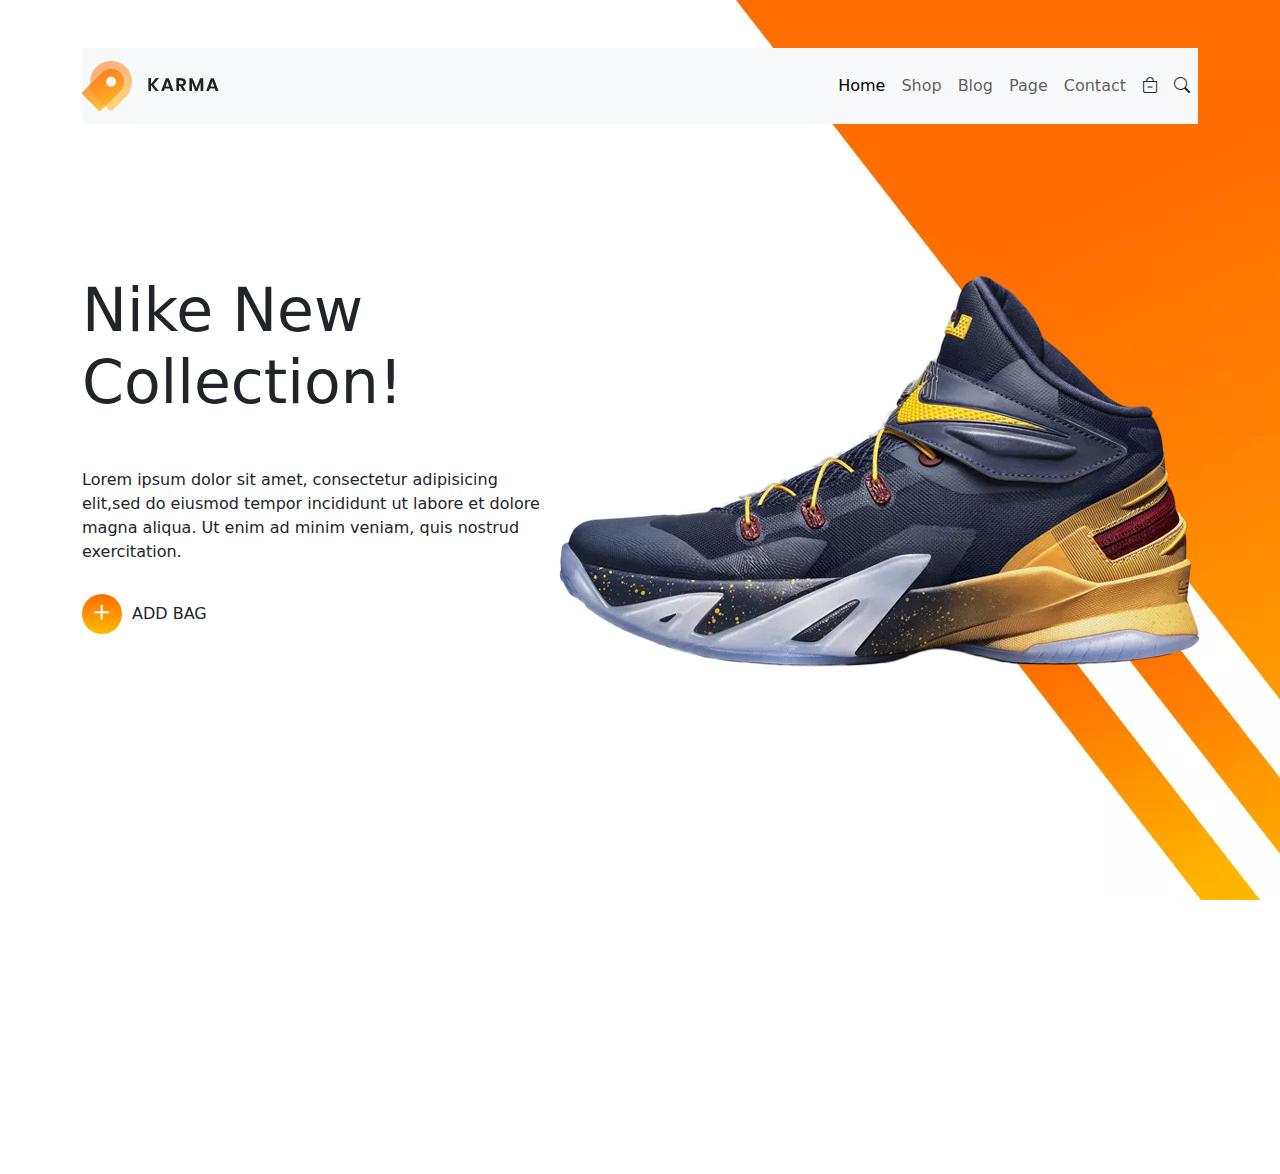
==== index.html @ 923d0bb2 "Home" ====
<!DOCTYPE html>
<html lang="en">

<head>
    <meta charset="UTF-8">
    <meta name="viewport" content="width=device-width, initial-scale=1.0">
    <title>Karma Shop byRash</title>
    <link rel="stylesheet" href="./assets/css/main.css">
    <link href="https://cdn.jsdelivr.net/npm/bootstrap@5.3.3/dist/css/bootstrap.min.css" rel="stylesheet"
        integrity="sha384-QWTKZyjpPEjISv5WaRU9OFeRpok6YctnYmDr5pNlyT2bRjXh0JMhjY6hW+ALEwIH" crossorigin="anonymous">
    <link rel="stylesheet" href="https://cdn.jsdelivr.net/npm/bootstrap-icons@1.11.3/font/bootstrap-icons.min.css">
    <link rel="stylesheet" href="./assets/css/main.css">
</head>

<body>
    <header>
        <div class="container">
            <div class="header pt-5">
                <nav class="navbar navbar-expand-lg bg-body-tertiary">
                    <a class="navbar-brand" href="#"><img src="./assets/images/logo.png.webp" alt=""></a>
                    <button class="navbar-toggler" type="button" data-bs-toggle="collapse" data-bs-target="#navbarNav"
                        aria-controls="navbarNav" aria-expanded="false" aria-label="Toggle navigation">
                        <span class="navbar-toggler-icon"></span>
                    </button>
                    <div class="collapse navbar-collapse d-flex justify-content-end" id="navbarNav">
                        <ul class="navbar-nav">
                            <li class="nav-item">
                                <a class="nav-link active" aria-current="page" href="#">Home</a>
                            </li>
                            <li class="nav-item">
                                <a class="nav-link" href="#">Shop</a>
                            </li>
                            <li class="nav-item">
                                <a class="nav-link" href="#">Blog</a>
                            </li>
                            <li class="nav-item">
                                <a class="nav-link" href="#">Page</a>
                            </li>
                            <li class="nav-item">
                                <a class="nav-link" href="#">Contact</a>
                            </li>
                        </ul>
                        <i class="bi bi-bag-dash mx-2"></i>
                        <i class="bi bi-search mx-2"></i>
                    </div>
                </nav>
            </div>
            <section class="d-flex align-items-stretch">
                <div class="col-5 height-100">
                    <div class="content">
                        <h1>Nike New <br> Collection!</h1>
                        <p>Lorem ipsum dolor sit amet, consectetur adipisicing elit,sed do eiusmod tempor incididunt ut
                            labore et dolore magna aliqua. Ut enim ad minim veniam, quis nostrud exercitation.</p>
                        <div class="add-bag d-flex align-items-center">
                            <a class="button"><i class="bi bi-plus"></i></a>
                            <span class="add-text text-uppercase">Add bag</span>
                        </div>
                    </div>
                </div>



                <div class="col-7">
                    <div class="shoes">
                        <img src="./assets/images/banner-img.png.webp" alt="">
                    </div>

                </div>
            </section>


        </div>
    </header>

























</body>
<script src="https://cdn.jsdelivr.net/npm/bootstrap@5.3.3/dist/js/bootstrap.bundle.min.js"
    integrity="sha384-YvpcrYf0tY3lHB60NNkmXc5s9fDVZLESaAA55NDzOxhy9GkcIdslK1eN7N6jIeHz"
    crossorigin="anonymous"></script>

</html>
---- assets/css/main.css ----
* {
  margin: 0;
  padding: 0;
  box-sizing: border-box;
}

header {
  margin: 0 auto;
  background-image: url(/assets/images/banner-bg.jpg);
  background-repeat: no-repeat;
}

.d-flex {
  display: flex;
}

.align-items-stretch {
  align-items: stretch;
}

.col-5, .col-7 {
  height: 100vh;
}

.content, .shoes {
  height: 100%;
}

.shoes {
  margin-top: 150px;
}

.content h1 {
  font-size: 60px;
  margin-top: 150px;
  margin-bottom: 50px;
}

.content p {
  margin-bottom: 30px;
}

.button {
  display: flex;
  align-items: center;
  justify-content: center;
  background: rgb(255, 255, 255);
  background: -webkit-linear-gradient(90deg, #ffba00 0%, #ff6c00 100%);
  border-radius: 30px;
  width: 40px;
  height: 40px;
  margin-right: 10px;
}

.bi-plus::before {
  font-size: 30px;
  color: rgb(255, 255, 255);
}/*# sourceMappingURL=main.css.map */
---- assets/css/main.css ----
* {
  margin: 0;
  padding: 0;
  box-sizing: border-box;
}

header {
  margin: 0 auto;
  background-image: url(/assets/images/banner-bg.jpg);
  background-repeat: no-repeat;
}

.d-flex {
  display: flex;
}

.align-items-stretch {
  align-items: stretch;
}

.col-5, .col-7 {
  height: 100vh;
}

.content, .shoes {
  height: 100%;
}

.shoes {
  margin-top: 150px;
}

.content h1 {
  font-size: 60px;
  margin-top: 150px;
  margin-bottom: 50px;
}

.content p {
  margin-bottom: 30px;
}

.button {
  display: flex;
  align-items: center;
  justify-content: center;
  background: rgb(255, 255, 255);
  background: -webkit-linear-gradient(90deg, #ffba00 0%, #ff6c00 100%);
  border-radius: 30px;
  width: 40px;
  height: 40px;
  margin-right: 10px;
}

.bi-plus::before {
  font-size: 30px;
  color: rgb(255, 255, 255);
}/*# sourceMappingURL=main.css.map */
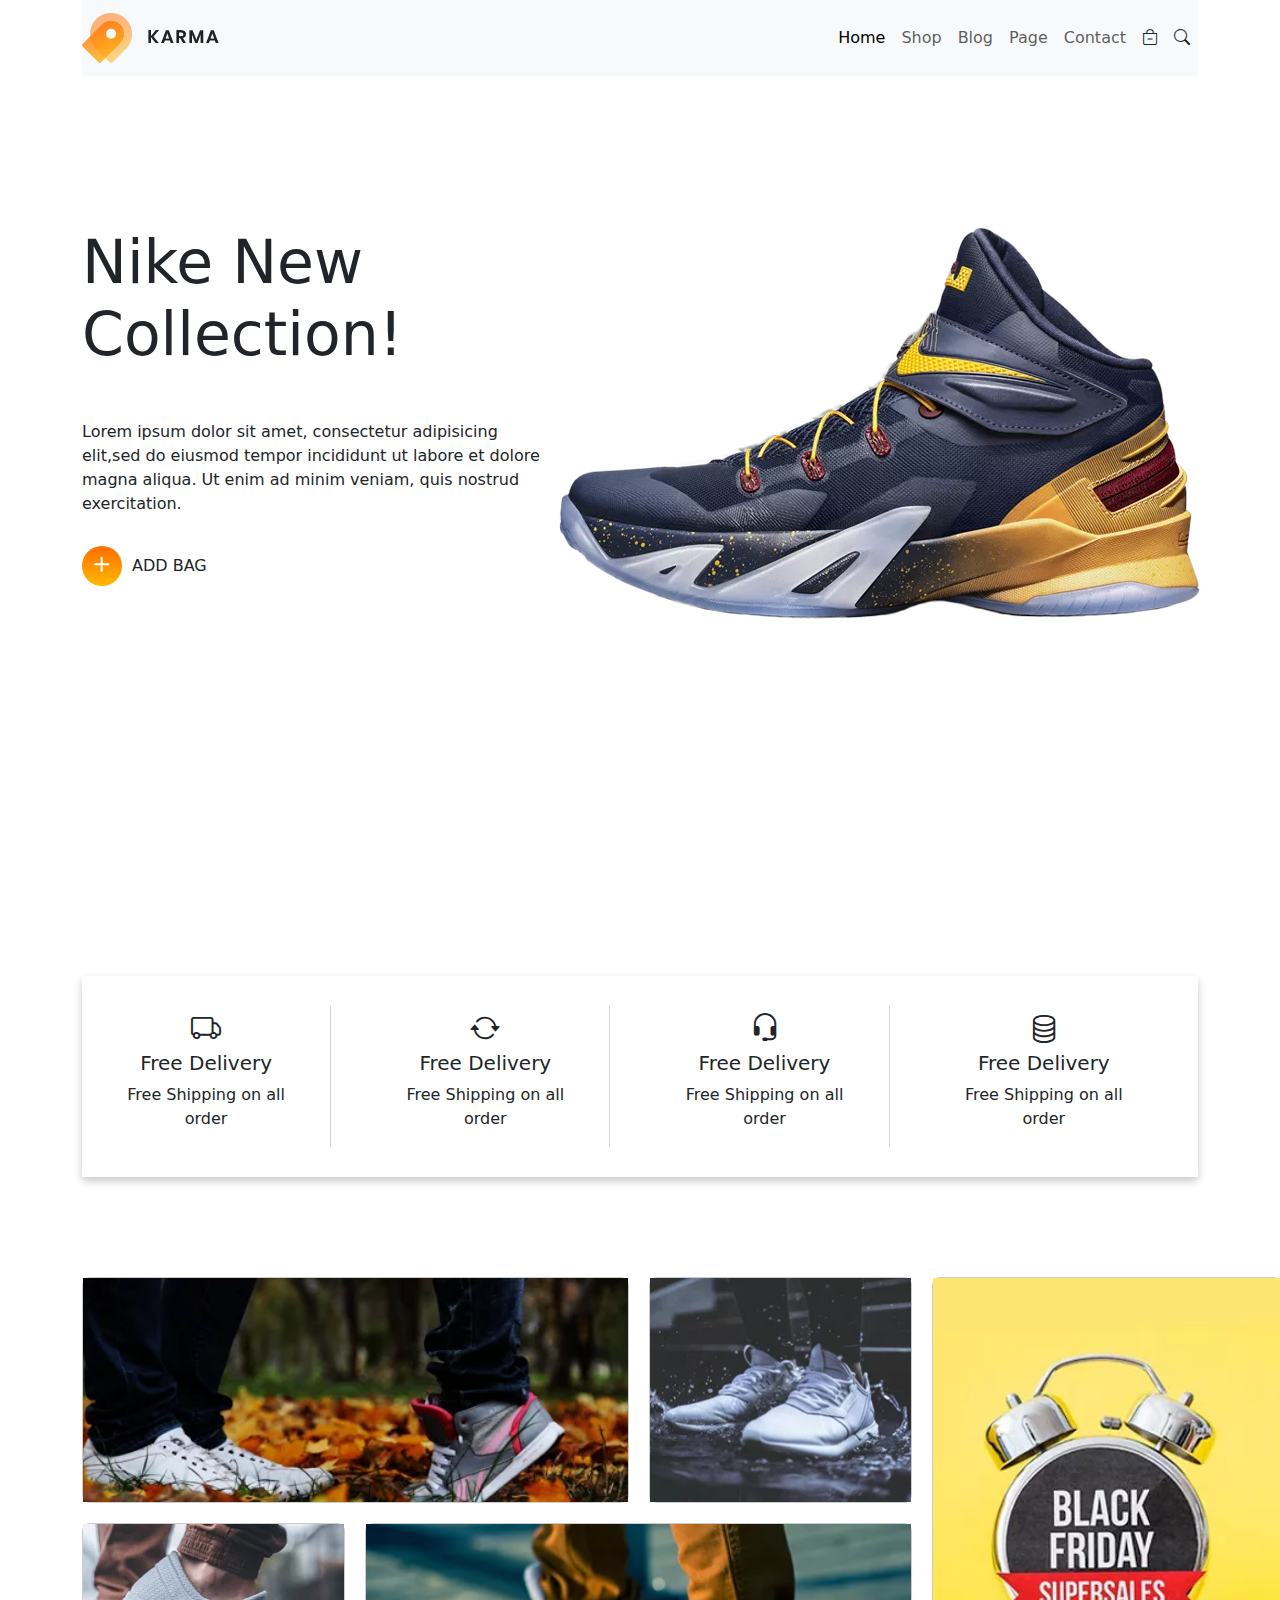
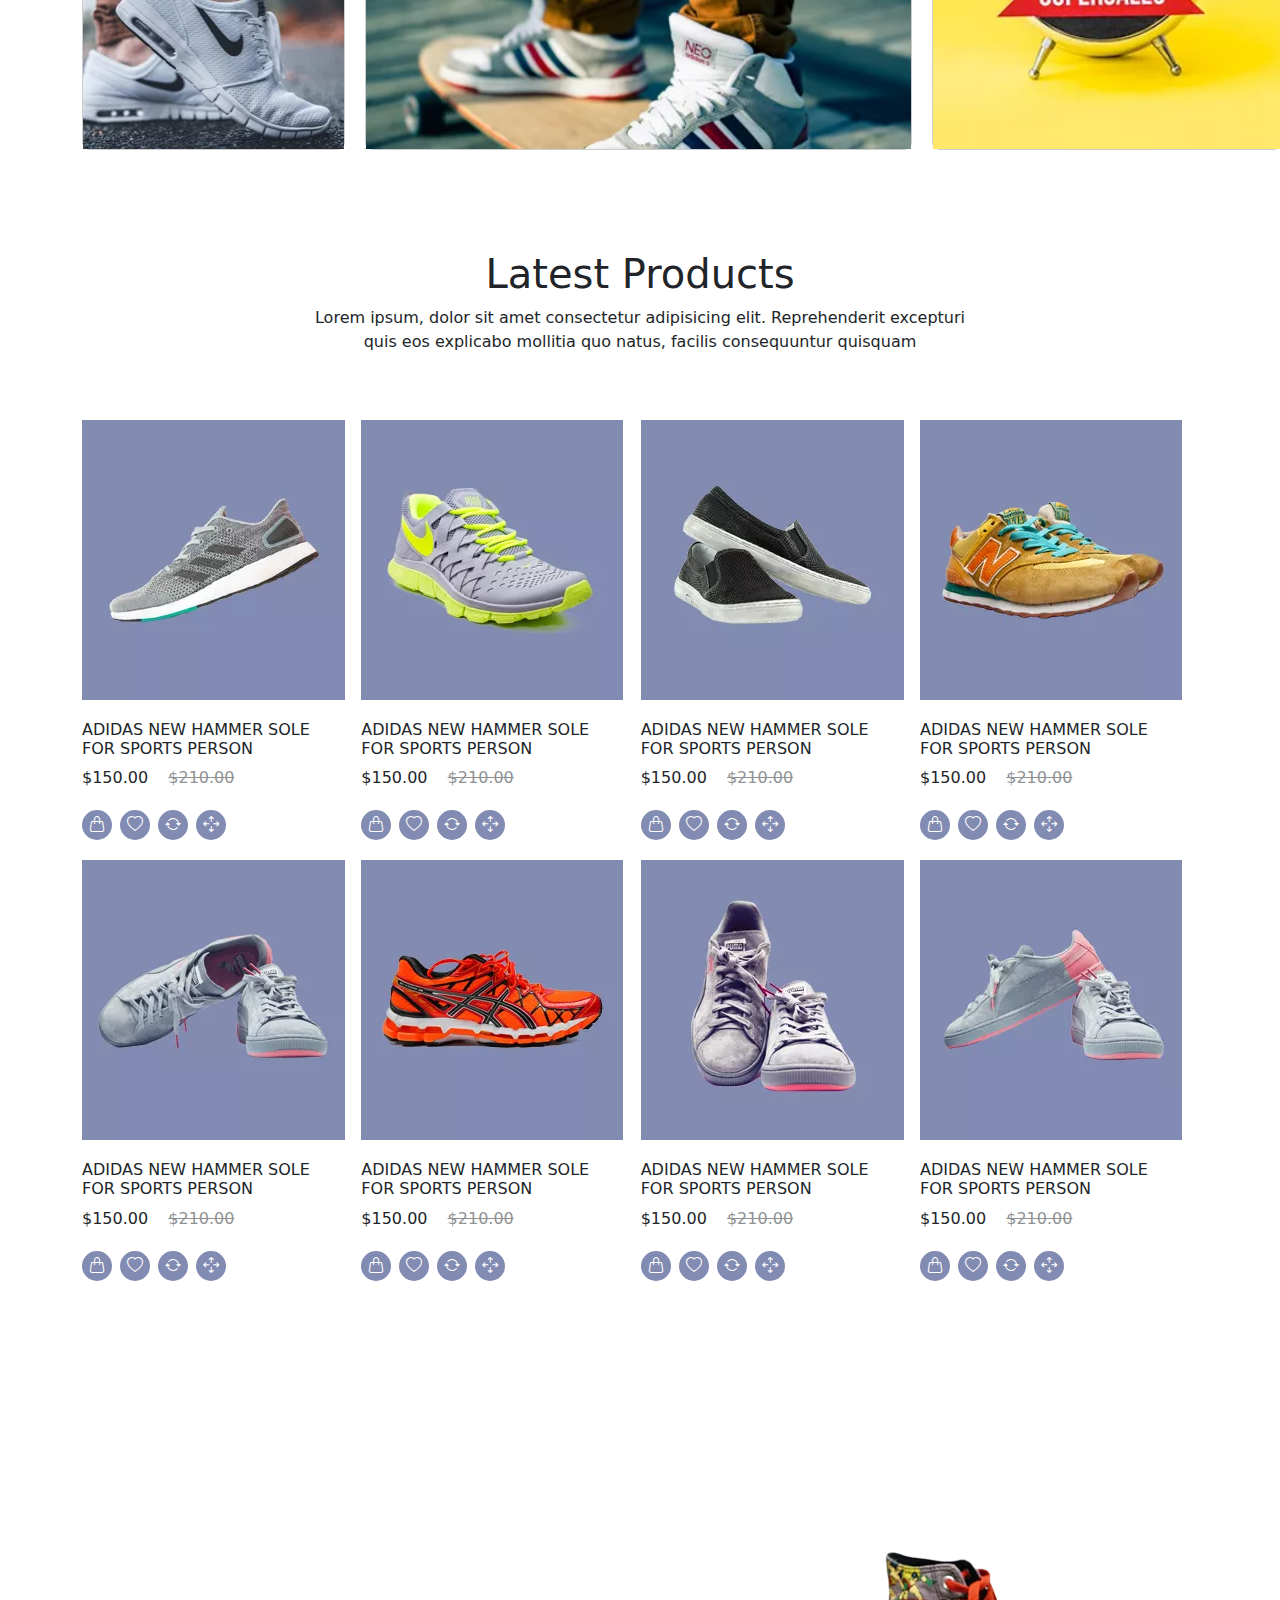
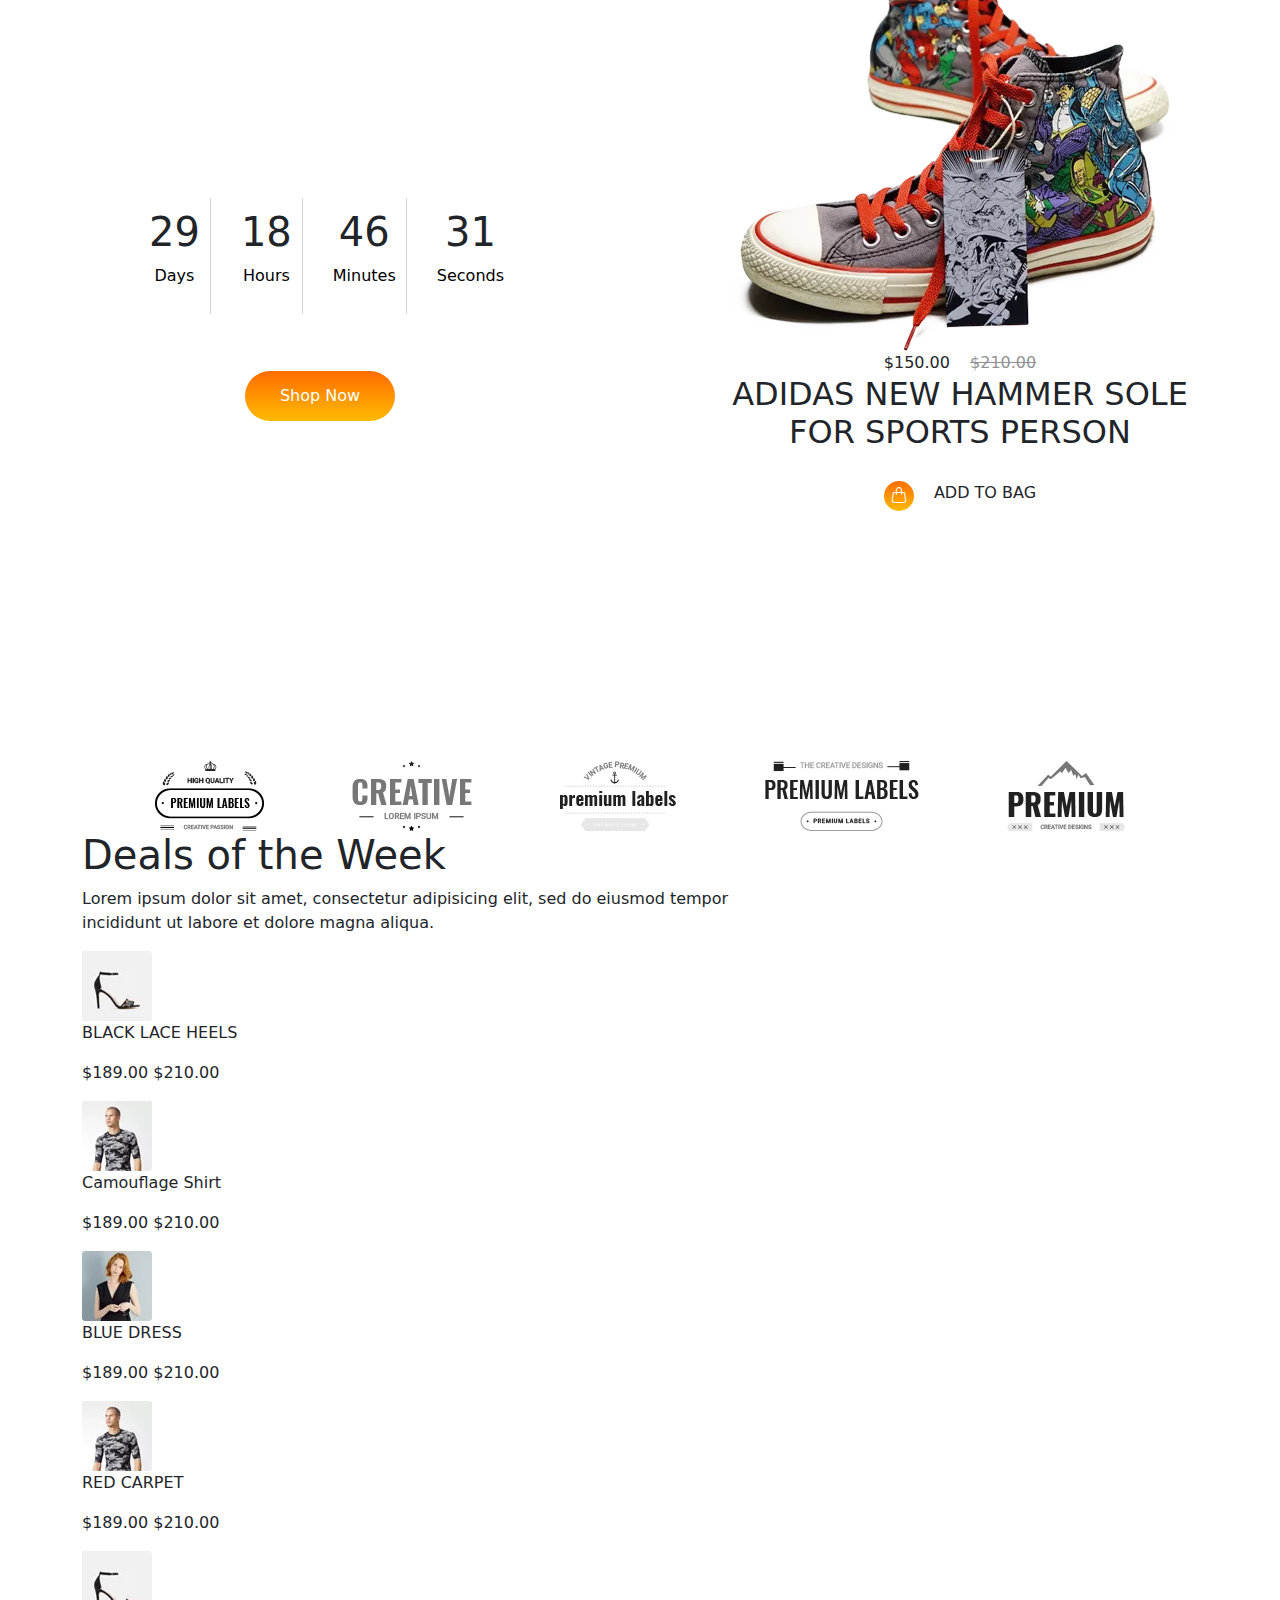
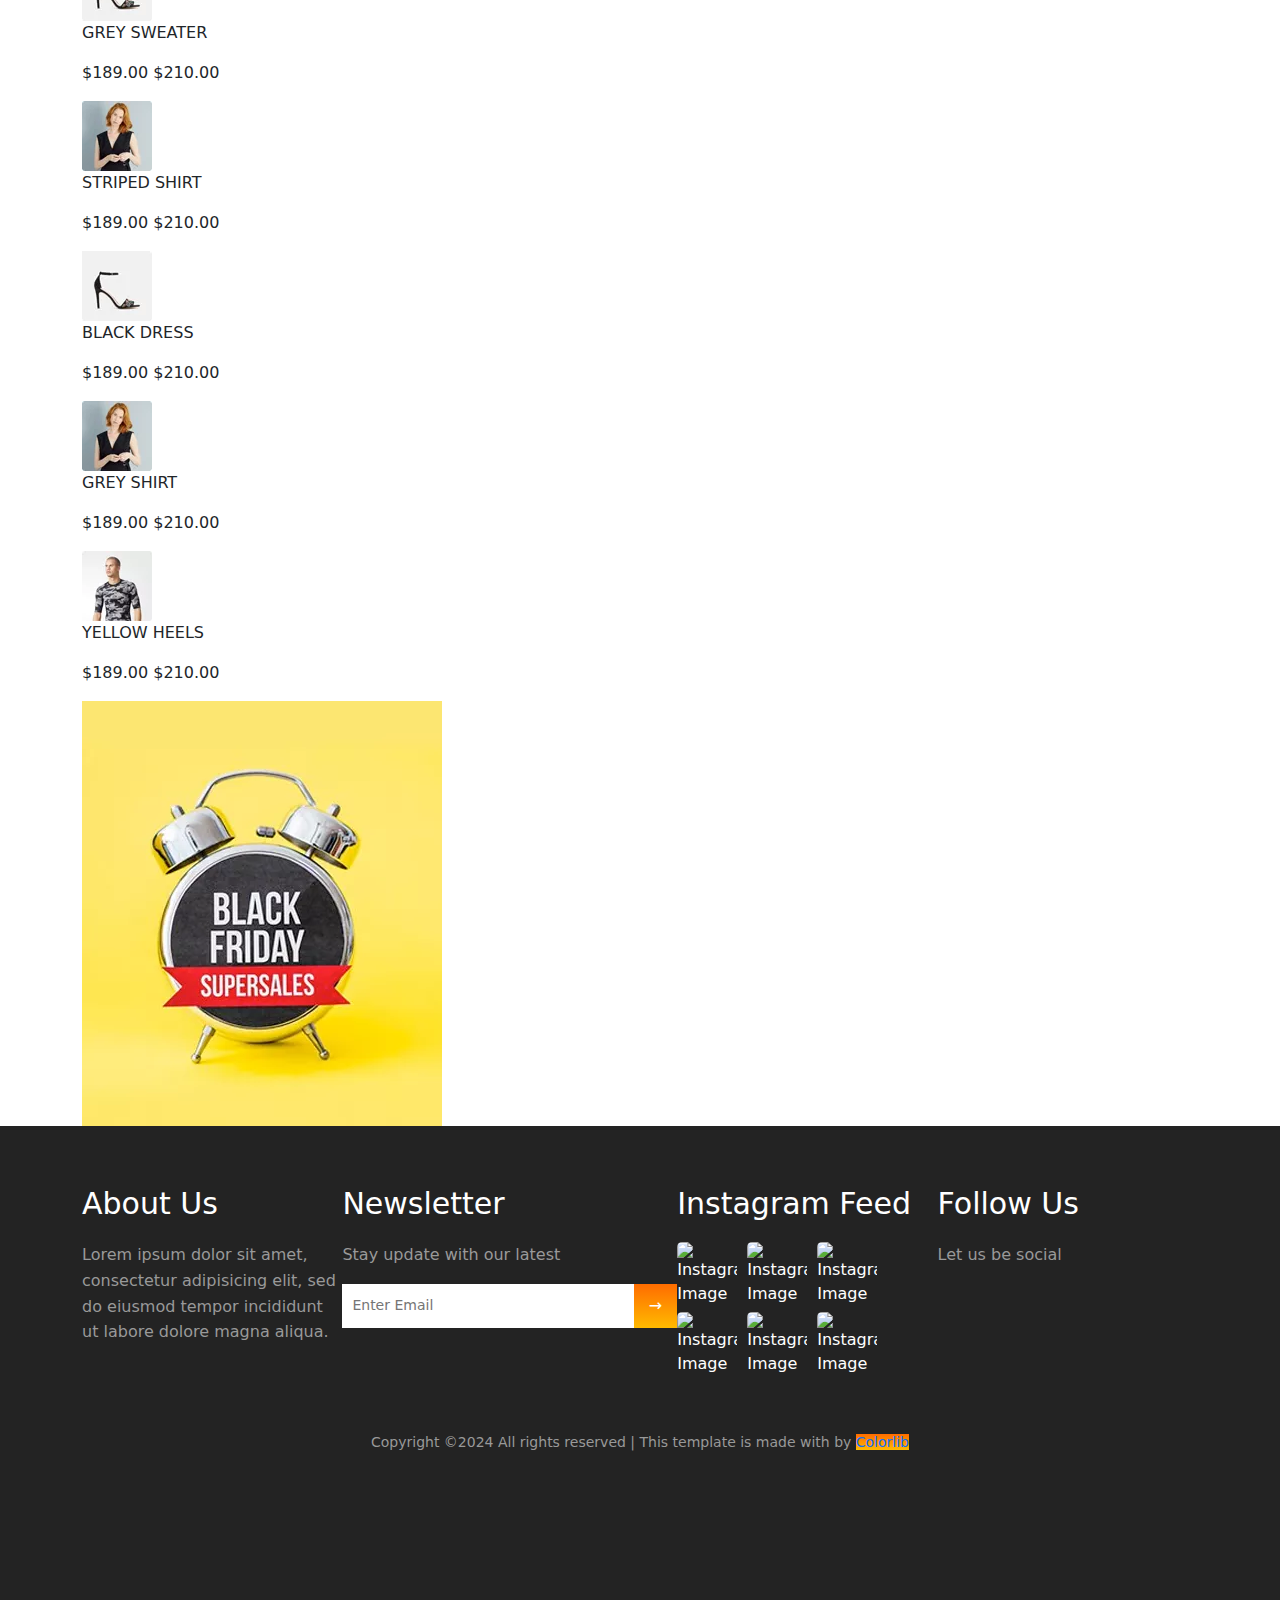
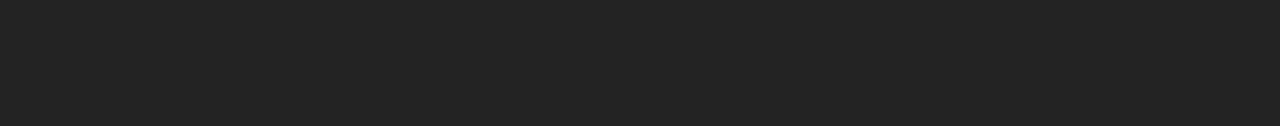
==== commit 539a28a4: "HomeFinal" ====
--- a/index.html
+++ b/index.html
@@ -15,7 +15,7 @@
 <body>
     <header>
         <div class="container">
-            <div class="header pt-5">
+            <div class="header">
                 <nav class="navbar navbar-expand-lg bg-body-tertiary">
                     <a class="navbar-brand" href="#"><img src="./assets/images/logo.png.webp" alt=""></a>
                     <button class="navbar-toggler" type="button" data-bs-toggle="collapse" data-bs-target="#navbarNav"
@@ -72,14 +72,420 @@
         </div>
     </header>
 
-
-
-
-
-
-
-
-
+    <section>
+        <div class="container">
+            <div class="caards">
+                <div class="caard">
+                    <div class="img-delivery">
+                        <i class="bi bi-truck"></i>
+                    </div>
+                    <h5>Free Delivery</h5>
+                    <p>Free Shipping on all order</p>
+                </div>
+                <div class="caard">
+                    <div class="img-delivery">
+                        <i class="bi bi-arrow-repeat"></i>
+                    </div>
+                    <h5>Free Delivery</h5>
+                    <p>Free Shipping on all order</p>
+                </div>
+                <div class="caard">
+                    <div class="img-delivery">
+                        <i class="bi bi-headset"></i>
+                    </div>
+                    <h5>Free Delivery</h5>
+                    <p>Free Shipping on all order</p>
+                </div>
+                <div class="caard">
+                    <div class="img-delivery">
+                        <i class="bi bi-database"></i>
+                    </div>
+                    <h5>Free Delivery</h5>
+                    <p>Free Shipping on all order</p>
+                </div>
+            </div>
+        </div>
+    </section>
+
+    <section>
+        <div class="container">
+            <div class="grid-container">
+                <div class="grid-item"><img src="./assets/images/grid1.jpg" alt=""></div>
+                <div class="grid-item"><img src="./assets/images/grid2.jpg" alt=""></div>
+                <div class="grid-item"><img src="./assets/images/grid3.jpg" alt=""></div>
+                <div class="grid-item"><img src="./assets/images/grid4.jpg" alt=""></div>
+                <div class="grid-item"><img src="./assets/images/grid5.jpg" alt=""></div>
+            </div>
+        </div>
+    </section>
+
+    <section>
+        <div class="container">
+            <div class="products">
+                <div class="products-header">
+                    <h1>Latest Products</h1>
+                    <p>Lorem ipsum, dolor sit amet consectetur adipisicing elit. Reprehenderit excepturi <br> quis eos
+                        explicabo mollitia quo natus, facilis consequuntur quisquam</p>
+                </div>
+                <div class="products-cards">
+                    <div class="products-card">
+                        <div class="cards-image">
+                            <img src="./assets/images/pc1.jpg" alt="">
+                        </div>
+                        <h6>ADIDAS NEW HAMMER SOLE<br>FOR SPORTS PERSON</h6>
+                        <span class="cards-text">$150.00</span>
+                        <span class="cards-text-soft">$210.00</span>
+                        <div class="products-icon">
+                            <div class="products-card-icon">
+                                <i class="bi bi-handbag"></i>
+                            </div>
+                            <div class="products-card-icon">
+                                <i class="bi bi-heart"></i>
+                            </div>
+                            <div class="products-card-icon">
+                                <i class="bi bi-arrow-repeat"></i>
+                            </div>
+                            <div class="products-card-icon">
+                                <i class="bi bi-arrows-move"></i>
+                            </div>
+                        </div>
+                    </div>
+                    <div class="products-card">
+                        <div class="cards-image">
+                            <img src="./assets/images/p2.jpg.webp" alt="">
+                        </div>
+                        <h6>ADIDAS NEW HAMMER SOLE <br>FOR SPORTS PERSON</h6>
+                        <span class="cards-text">$150.00</span>
+                        <span class="cards-text-soft">$210.00</span>
+                        <div class="products-icon">
+                            <div class="products-card-icon">
+                                <i class="bi bi-handbag"></i>
+                            </div>
+                            <div class="products-card-icon">
+                                <i class="bi bi-heart"></i>
+                            </div>
+                            <div class="products-card-icon">
+                                <i class="bi bi-arrow-repeat"></i>
+                            </div>
+                            <div class="products-card-icon">
+                                <i class="bi bi-arrows-move"></i>
+                            </div>
+                        </div>
+                    </div>
+                    <div class="products-card">
+                        <div class="cards-image">
+                            <img src="./assets/images/p3.jpg.webp" alt="">
+                        </div>
+                        <h6>ADIDAS NEW HAMMER SOLE <br>FOR SPORTS PERSON</h6>
+                        <span class="cards-text">$150.00</span>
+                        <span class="cards-text-soft">$210.00</span>
+                        <div class="products-icon">
+                            <div class="products-card-icon">
+                                <i class="bi bi-handbag"></i>
+                            </div>
+                            <div class="products-card-icon">
+                                <i class="bi bi-heart"></i>
+                            </div>
+                            <div class="products-card-icon">
+                                <i class="bi bi-arrow-repeat"></i>
+                            </div>
+                            <div class="products-card-icon">
+                                <i class="bi bi-arrows-move"></i>
+                            </div>
+                        </div>
+                    </div>
+                    <div class="products-card">
+                        <div class="cards-image">
+                            <img src="./assets/images/p4.jpg.webp" alt="">
+                        </div>
+                        <h6>ADIDAS NEW HAMMER SOLE <br>FOR SPORTS PERSON</h6>
+                        <span class="cards-text">$150.00</span>
+                        <span class="cards-text-soft">$210.00</span>
+                        <div class="products-icon">
+                            <div class="products-card-icon">
+                                <i class="bi bi-handbag"></i>
+                            </div>
+                            <div class="products-card-icon">
+                                <i class="bi bi-heart"></i>
+                            </div>
+                            <div class="products-card-icon">
+                                <i class="bi bi-arrow-repeat"></i>
+                            </div>
+                            <div class="products-card-icon">
+                                <i class="bi bi-arrows-move"></i>
+                            </div>
+                        </div>
+                    </div>
+                    <div class="products-card">
+                        <div class="cards-image">
+                            <img src="./assets/images/p5.jpg.webp" alt="">
+                        </div>
+                        <h6>ADIDAS NEW HAMMER SOLE <br>FOR SPORTS PERSON</h6>
+                        <span class="cards-text">$150.00</span>
+                        <span class="cards-text-soft">$210.00</span>
+                        <div class="products-icon">
+                            <div class="products-card-icon">
+                                <i class="bi bi-handbag"></i>
+                            </div>
+                            <div class="products-card-icon">
+                                <i class="bi bi-heart"></i>
+                            </div>
+                            <div class="products-card-icon">
+                                <i class="bi bi-arrow-repeat"></i>
+                            </div>
+                            <div class="products-card-icon">
+                                <i class="bi bi-arrows-move"></i>
+                            </div>
+                        </div>
+                    </div>
+                    <div class="products-card">
+                        <div class="cards-image">
+                            <img src="./assets/images/p6.jpg.webp" alt="">
+                        </div>
+                        <h6>ADIDAS NEW HAMMER SOLE <br>FOR SPORTS PERSON</h6>
+                        <span class="cards-text">$150.00</span>
+                        <span class="cards-text-soft">$210.00</span>
+                        <div class="products-icon">
+                            <div class="products-card-icon">
+                                <i class="bi bi-handbag"></i>
+                            </div>
+                            <div class="products-card-icon">
+                                <i class="bi bi-heart"></i>
+                            </div>
+                            <div class="products-card-icon">
+                                <i class="bi bi-arrow-repeat"></i>
+                            </div>
+                            <div class="products-card-icon">
+                                <i class="bi bi-arrows-move"></i>
+                            </div>
+                        </div>
+                    </div>
+                    <div class="products-card">
+                        <div class="cards-image">
+                            <img src="./assets/images/p7.jpg.webp" alt="">
+                        </div>
+                        <h6>ADIDAS NEW HAMMER SOLE <br>FOR SPORTS PERSON</h6>
+                        <span class="cards-text">$150.00</span>
+                        <span class="cards-text-soft">$210.00</span>
+                        <div class="products-icon">
+                            <div class="products-card-icon">
+                                <i class="bi bi-handbag"></i>
+                            </div>
+                            <div class="products-card-icon">
+                                <i class="bi bi-heart"></i>
+                            </div>
+                            <div class="products-card-icon">
+                                <i class="bi bi-arrow-repeat"></i>
+                            </div>
+                            <div class="products-card-icon">
+                                <i class="bi bi-arrows-move"></i>
+                            </div>
+                        </div>
+                    </div>
+                    <div class="products-card">
+                        <div class="cards-image">
+                            <img src="./assets/images/p8.jpg.webp" alt="">
+                        </div>
+                        <h6>ADIDAS NEW HAMMER SOLE <br>FOR SPORTS PERSON</h6>
+                        <span class="cards-text">$150.00</span>
+                        <span class="cards-text-soft">$210.00</span>
+                        <div class="products-icon">
+                            <div class="products-card-icon">
+                                <i class="bi bi-handbag"></i>
+                            </div>
+                            <div class="products-card-icon">
+                                <i class="bi bi-heart"></i>
+                            </div>
+                            <div class="products-card-icon">
+                                <i class="bi bi-arrow-repeat"></i>
+                            </div>
+                            <div class="products-card-icon">
+                                <i class="bi bi-arrows-move"></i>
+                            </div>
+                        </div>
+                    </div>
+
+                </div>
+
+            </div>
+        </div>
+    </section>
+
+    <section>
+        <div class="container-left">
+            <div class="sell">
+                <div class="sell-left-side">
+                    <div class="shop-now">
+                        <h2>Exclusive Hot Deal Ends Soon!</h2>
+                        <p class="shop-now-color">Who are in extremely love with eco friendly system.</p>
+                        <div class="cards-sell">
+                            <div class="card-sell">
+                                <h1>29</h1>
+                                <p class="color">Days</p>
+                            </div>
+                            <div class="card-sell">
+                                <h1>18</h1>
+                                <p class="color">Hours</p>
+                            </div>
+                            <div class="card-sell">
+                                <h1>46</h1>
+                                <p class="color">Minutes</p>
+                            </div>
+                            <div class="card-sell">
+                                <h1>31</h1>
+                                <p class="color">Seconds</p>
+                            </div>
+                        </div>
+                    </div>
+                    <div class="btn"><button class="shop-button">Shop Now</button></div>
+                </div>
+
+                <div class="sell-right-side">
+                    <div class="shop-card">
+                        <div class="shops-card">
+                            <div class="shops-card-image">
+                                <img src="./assets/images/e-p1.png.webp" alt="">
+                            </div>
+                            <span class="shops-text">$150.00</span>
+                            <span class="shops-text-soft">$210.00</span>
+                            <h2>ADIDAS NEW HAMMER SOLE <br> FOR SPORTS PERSON</h2>
+                            <div class="shop-element">
+                                <div class="shops-icon">
+                                    <div class="shops-card-icon">
+                                        <i class="bi bi-handbag"></i>
+                                    </div>
+                                    <div class="shops-icon-text"><span class="cards-icon-text">ADD TO BAG</span>
+                                    </div>
+                                </div>
+                            </div>
+                        </div>
+                    </div>
+                </div>
+            </div>
+        </div>
+        </div>
+    </section>
+
+<section>
+    <div class="container">
+        <div class="brand">
+            <div class="brand-image">
+                <div class="brands"><img src="./assets/images/brand1.png.webp" alt=""></div>
+                <div class="brands"><img src="./assets/images/brand2.png.webp" alt=""></div>
+                <div class="brands"><img src="./assets/images/brand3.png.webp" alt=""></div>
+                <div class="brands"><img src="./assets/images/brand4.png.webp" alt=""></div>
+                <div class="brands"><img src="./assets/images/brand5.png.webp" alt=""></div>
+            </div>
+        </div>
+    </div>
+</section>
+
+<section class="weekly-deals">
+    <div class="container">
+        <h1>Deals of the Week</h1>
+    <p>Lorem ipsum dolor sit amet, consectetur adipisicing elit, sed do eiusmod tempor<br>incididunt ut labore et dolore magna aliqua.</p>
+    <div class="product-grid">
+        <div class="item">
+            <img src="./assets/images/r1.jpg.webp" alt="Black Lace Heels">
+            <p class="item-name">BLACK LACE HEELS</p>
+            <p class="item-price">$189.00 <span class="item-original-price">$210.00</span></p>
+        </div>
+        <div class="item">
+            <img src="./assets/images/r2.jpg.webp" alt="Camouflage Shirt">
+            <p class="item-name">Camouflage Shirt</p>
+            <p class="item-price">$189.00 <span class="item-original-price">$210.00</span></p>
+        </div>
+        <div class="item">
+            <img src="./assets/images/r3.jpg.webp" alt="Blue Dress">
+            <p class="item-name">BLUE DRESS</p>
+            <p class="item-price">$189.00 <span class="item-original-price">$210.00</span></p>
+        </div>
+        <div class="item">
+            <img src="./assets/images/r2.jpg.webp" alt="Red Carpet">
+            <p class="item-name">RED CARPET</p>
+            <p class="item-price">$189.00 <span class="item-original-price">$210.00</span></p>
+        </div>
+        <div class="item">
+            <img src="./assets/images/r1.jpg.webp" alt="Grey Sweater">
+            <p class="item-name">GREY SWEATER</p>
+            <p class="item-price">$189.00 <span class="item-original-price">$210.00</span></p>
+        </div>
+        <div class="item">
+            <img src="./assets/images/r3.jpg.webp" alt="Striped Shirt">
+            <p class="item-name">STRIPED SHIRT</p>
+            <p class="item-price">$189.00 <span class="item-original-price">$210.00</span></p>
+        </div>
+        <div class="item">
+            <img src="./assets/images/r1.jpg.webp" alt="Black Dress">
+            <p class="item-name">BLACK DRESS</p>
+            <p class="item-price">$189.00 <span class="item-original-price">$210.00</span></p>
+        </div>
+        <div class="item">
+            <img src="./assets/images/r3.jpg.webp" alt="Grey Shirt">
+            <p class="item-name">GREY SHIRT</p>
+            <p class="item-price">$189.00 <span class="item-original-price">$210.00</span></p>
+        </div>
+        <div class="item">
+            <img src="./assets/images/r2.jpg.webp" alt="Yellow Heels">
+            <p class="item-name">YELLOW HEELS</p>
+            <p class="item-price">$189.00 <span class="item-original-price">$210.00</span></p>
+        </div>
+    </div>
+    <div class="sale-banner">
+        <img src="./assets/images/c5.jpg.webp" alt="Black Friday Supersales">
+    </div>
+    </div>
+</section>
+
+    <footer class="footer-section">
+        <div class="container">
+            <div class="footer-content">
+                <!-- About Us Section -->
+                <div class="footer-column about-us">
+                    <h3>About Us</h3>
+                    <p>Lorem ipsum dolor sit amet, consectetur adipisicing elit, sed do eiusmod tempor incididunt ut labore dolore magna aliqua.</p>
+                </div>
+    
+                <!-- Newsletter Section -->
+                <div class="footer-column newsletter">
+                    <h3>Newsletter</h3>
+                    <p>Stay update with our latest</p>
+                    <form action="#">
+                        <input type="email" placeholder="Enter Email">
+                        <button type="submit">→</button>
+                    </form>
+                </div>
+    
+                <!-- Instagram Feed Section -->
+                <div class="footer-column instagram-feed">
+                    <h3>Instagram Feed</h3>
+                    <div class="instagram-images">
+                        <img src="img1.jpg" alt="Instagram Image 1">
+                        <img src="img2.jpg" alt="Instagram Image 2">
+                        <img src="img3.jpg" alt="Instagram Image 3">
+                        <img src="img4.jpg" alt="Instagram Image 4">
+                        <img src="img5.jpg" alt="Instagram Image 5">
+                        <img src="img6.jpg" alt="Instagram Image 6">
+                    </div>
+                </div>
+    
+                <!-- Follow Us Section -->
+                <div class="footer-column follow-us">
+                    <h3>Follow Us</h3>
+                    <p>Let us be social</p>
+                    <div class="social-icons">
+                        <a href="#"><i class="fa fa-facebook"></i></a>
+                        <a href="#"><i class="fa fa-twitter"></i></a>
+                        <a href="#"><i class="fa fa-behance"></i></a>
+                        <a href="#"><i class="fa fa-dribbble"></i></a>
+                    </div>
+                </div>
+            </div>
+            <div class="footer-bottom">
+                <p>Copyright ©2024 All rights reserved | This template is made with <i class="fa fa-heart"></i> by <a href="#">Colorlib</a></p>
+            </div>
+        </div>
+</footer>
 
 
 
--- a/assets/css/main.css
+++ b/assets/css/main.css
@@ -6,8 +6,102 @@
 
 header {
   margin: 0 auto;
-  background-image: url(/assets/images/banner-bg.jpg);
+  background-image: url(https://preview.colorlib.com/theme/karma/img/banner/banner-bg.jpg);
   background-repeat: no-repeat;
+}
+
+.header {
+  position: relative;
+}
+
+.footer-section {
+  background-color: #232323;
+  color: #fff;
+  padding: 60px 0;
+  height: 600px;
+}
+
+.footer-section .container {
+  width: 100%;
+  margin: 0 auto;
+}
+
+.footer-content {
+  display: flex;
+  justify-content: space-between;
+  margin-bottom: 40px;
+}
+
+.footer-column {
+  width: 30%;
+}
+
+.footer-column h3 {
+  font-size: 30px;
+  margin-bottom: 20px;
+}
+
+.footer-column p {
+  font-size: 16px;
+  color: #999;
+  line-height: 1.6;
+}
+
+.newsletter form {
+  display: flex;
+}
+
+.newsletter input {
+  padding: 10px;
+  font-size: 14px;
+  border: none;
+  width: 600px;
+}
+
+.newsletter button {
+  padding: 10px 15px;
+  background: -webkit-linear-gradient(90deg, #ffba00 0%, #ff6c00 100%);
+  border: none;
+  color: #fff;
+  cursor: pointer;
+}
+
+.instagram-feed .instagram-images {
+  display: flex;
+  flex-wrap: wrap;
+  gap: 10px;
+}
+
+.instagram-feed img {
+  width: 60px;
+  height: 60px;
+  border-radius: 5px;
+}
+
+.social-icons {
+  display: flex;
+  gap: 15px;
+}
+
+.social-icons a {
+  font-size: 18px;
+  color: #fff;
+}
+
+.footer-bottom {
+  text-align: center;
+  padding: 20px 0;
+  font-size: 14px;
+  color: #999;
+}
+
+.footer-bottom a {
+  background: -webkit-linear-gradient(90deg, #ffba00 0%, #ff6c00 100%);
+  text-decoration: none;
+}
+
+.footer-bottom i {
+  background: -webkit-linear-gradient(90deg, #ffba00 0%, #ff6c00 100%);
 }
 
 .d-flex {
@@ -55,4 +149,327 @@
 .bi-plus::before {
   font-size: 30px;
   color: rgb(255, 255, 255);
+}
+
+.caards {
+  display: flex;
+  box-shadow: 0 4px 8px rgb(199, 199, 199);
+}
+
+.caard {
+  border-right: 1px solid rgb(214, 214, 214);
+  text-align: center;
+  width: 100%;
+  margin: 30px;
+  padding-right: 30px;
+}
+.caard:nth-child(4) {
+  border: none;
+}
+
+.img-delivery {
+  font-size: 30px;
+}
+
+.grid-container {
+  margin-top: 100px;
+  display: grid;
+  grid-template-columns: repeat(4, 1fr);
+  grid-template-rows: repeat(2, 1fr);
+  gap: 20px;
+  width: 1200px;
+  margin: 100px auto;
+}
+
+.grid-item {
+  background-color: #f4f4f4;
+  border: 1px solid #ccc;
+  border-radius: 8px;
+  text-align: center;
+}
+
+.grid-item img {
+  width: 100%;
+  height: 100%;
+  -o-object-fit: cover;
+     object-fit: cover;
+}
+
+.grid-item:first-child {
+  grid-column: span 2;
+}
+
+.grid-item:nth-child(3) {
+  grid-row: span 2;
+  width: 350px;
+}
+
+.grid-item:nth-child(5) {
+  grid-column: span 2;
+}
+
+.products-header {
+  margin: 0 auto;
+  text-align: center;
+  padding-bottom: 50px;
+}
+
+.products {
+  margin: 0 auto;
+}
+
+.products-header h1::before {
+  content: url(https://preview.colorlib.com/theme/karma/img/product/prev.png);
+  margin-right: 70px;
+  opacity: 0.5;
+  transition: opacity 0.2s;
+}
+
+.products-header h1::after {
+  content: url(https://preview.colorlib.com/theme/karma/img/product/next.png);
+  margin-left: 70px;
+  opacity: 0.5;
+  transition: opacity 0.2s;
+}
+
+.products-header h1:hover::before {
+  opacity: 1;
+}
+
+.products-header h1:hover::after {
+  opacity: 1;
+}
+
+.products-cards {
+  display: flex;
+  flex-wrap: wrap;
+  justify-content: space-between;
+}
+
+.products-card {
+  flex: 0 1 calc(25% - 1px);
+  box-sizing: border-box;
+  margin-bottom: 20px;
+}
+
+.cards-image {
+  margin-bottom: 20px;
+}
+
+.cards-image h6 {
+  margin-bottom: 10px;
+}
+
+.cards-text {
+  padding-right: 15px;
+}
+
+.cards-text-soft {
+  opacity: 0.5;
+  text-decoration: line-through;
+}
+
+.products-card-icon {
+  width: 30px;
+  height: 30px;
+  background-color: #828bb2;
+  border-radius: 15px;
+  text-align: center;
+  color: white;
+  display: flex;
+  justify-content: center;
+  align-items: center;
+  margin: 20px 8px 0 0;
+}
+
+.products-icon {
+  display: flex;
+}
+
+.sell-left-side {
+  background-image: url(https://preview.colorlib.com/theme/karma/img/exclusive.jpg.webp);
+  width: 50%;
+  height: 850px;
+  background-repeat: no-repeat;
+}
+
+.cards-sell {
+  display: flex;
+  background-color: white;
+  border: 1px solid white;
+  border-radius: 5px;
+  width: 60%;
+  margin: 0 auto;
+}
+
+.card-sell {
+  border-right: 1px solid rgb(214, 214, 214);
+  text-align: center;
+  width: 100%;
+  margin: 10px;
+  padding: 10px 10px;
+}
+.card-sell:nth-child(4) {
+  border: none;
+}
+
+.shop-now {
+  display: flex;
+  justify-content: center;
+  align-items: center;
+  text-align: center;
+  flex-direction: column;
+  padding-top: 300px;
+}
+
+.shop-now h2 {
+  color: white;
+}
+
+.color {
+  color: black;
+}
+
+.shop-now-color {
+  color: white;
+}
+
+.btn {
+  border: none;
+  display: flex;
+  justify-content: center;
+  align-items: center;
+  text-align: center;
+  margin-top: 40px;
+}
+
+.shop-button {
+  width: 150px;
+  height: 50px;
+  border-radius: 30px;
+  border: none;
+  color: white;
+  background: -webkit-linear-gradient(90deg, #ffba00 0%, #ff6c00 100%);
+}
+
+.sell {
+  display: flex;
+}
+
+.sell-right-side {
+  width: 50%;
+  display: flex;
+  justify-content: center;
+  text-align: center;
+  margin: 150px auto;
+  margin-top: 150px;
+}
+
+.shops-card-image {
+  width: 370px;
+  height: 350px;
+  margin-bottom: 50px;
+}
+
+.shops-text {
+  padding-right: 15px;
+}
+
+.shops-text-soft {
+  opacity: 0.5;
+  text-decoration: line-through;
+}
+
+.shops-card-icon {
+  width: 30px;
+  height: 30px;
+  background: -webkit-linear-gradient(90deg, #ffba00 0%, #ff6c00 100%);
+  border-radius: 15px;
+  text-align: center;
+  color: white;
+  display: flex;
+  justify-content: center;
+  align-items: center;
+  margin: 0 auto;
+}
+
+.shop-element {
+  display: flex;
+}
+
+.shops-icon {
+  display: flex;
+}
+
+.shop-element {
+  justify-content: center;
+  align-items: center;
+  margin-top: 30px;
+}
+
+.shops-card-icon {
+  margin-right: 20px;
+}
+
+.sell {
+  margin-top: 100px;
+}
+
+.sell-right-side::before {
+  content: url(https://preview.colorlib.com/theme/karma/img/product/prev.png);
+  margin-right: 70px;
+  opacity: 0.5;
+  transition: opacity 0.2s;
+  align-items: center;
+  display: flex;
+}
+
+.sell-right-side::after {
+  content: url(https://preview.colorlib.com/theme/karma/img/product/next.png);
+  margin-left: 70px;
+  opacity: 0.5;
+  transition: opacity 0.1s;
+  bottom: 100px;
+  align-items: center;
+  display: flex;
+}
+
+.sell-right-side:hover::before {
+  opacity: 1;
+}
+
+.sell-right-side:hover::after {
+  opacity: 1;
+}
+
+.brand-image {
+  display: flex;
+  justify-content: center;
+  margin-top: 100px;
+  justify-content: space-evenly;
+}
+
+.brands {
+  padding: 0 15px;
+  width: -moz-fit-content;
+  width: fit-content;
+  display: flex;
+}
+
+.brand-image::before {
+  opacity: 0.5;
+  transition: opacity 0.2s;
+}
+
+.brand-image::after {
+  opacity: 0.5;
+  transition: opacity 0.1s;
+}
+
+.brand-image:hover::before {
+  opacity: 1;
+}
+
+.brand-image:hover::after {
+  opacity: 1;
 }/*# sourceMappingURL=main.css.map */--- a/assets/css/main.css
+++ b/assets/css/main.css
@@ -6,8 +6,102 @@
 
 header {
   margin: 0 auto;
-  background-image: url(/assets/images/banner-bg.jpg);
+  background-image: url(https://preview.colorlib.com/theme/karma/img/banner/banner-bg.jpg);
   background-repeat: no-repeat;
+}
+
+.header {
+  position: relative;
+}
+
+.footer-section {
+  background-color: #232323;
+  color: #fff;
+  padding: 60px 0;
+  height: 600px;
+}
+
+.footer-section .container {
+  width: 100%;
+  margin: 0 auto;
+}
+
+.footer-content {
+  display: flex;
+  justify-content: space-between;
+  margin-bottom: 40px;
+}
+
+.footer-column {
+  width: 30%;
+}
+
+.footer-column h3 {
+  font-size: 30px;
+  margin-bottom: 20px;
+}
+
+.footer-column p {
+  font-size: 16px;
+  color: #999;
+  line-height: 1.6;
+}
+
+.newsletter form {
+  display: flex;
+}
+
+.newsletter input {
+  padding: 10px;
+  font-size: 14px;
+  border: none;
+  width: 600px;
+}
+
+.newsletter button {
+  padding: 10px 15px;
+  background: -webkit-linear-gradient(90deg, #ffba00 0%, #ff6c00 100%);
+  border: none;
+  color: #fff;
+  cursor: pointer;
+}
+
+.instagram-feed .instagram-images {
+  display: flex;
+  flex-wrap: wrap;
+  gap: 10px;
+}
+
+.instagram-feed img {
+  width: 60px;
+  height: 60px;
+  border-radius: 5px;
+}
+
+.social-icons {
+  display: flex;
+  gap: 15px;
+}
+
+.social-icons a {
+  font-size: 18px;
+  color: #fff;
+}
+
+.footer-bottom {
+  text-align: center;
+  padding: 20px 0;
+  font-size: 14px;
+  color: #999;
+}
+
+.footer-bottom a {
+  background: -webkit-linear-gradient(90deg, #ffba00 0%, #ff6c00 100%);
+  text-decoration: none;
+}
+
+.footer-bottom i {
+  background: -webkit-linear-gradient(90deg, #ffba00 0%, #ff6c00 100%);
 }
 
 .d-flex {
@@ -55,4 +149,327 @@
 .bi-plus::before {
   font-size: 30px;
   color: rgb(255, 255, 255);
+}
+
+.caards {
+  display: flex;
+  box-shadow: 0 4px 8px rgb(199, 199, 199);
+}
+
+.caard {
+  border-right: 1px solid rgb(214, 214, 214);
+  text-align: center;
+  width: 100%;
+  margin: 30px;
+  padding-right: 30px;
+}
+.caard:nth-child(4) {
+  border: none;
+}
+
+.img-delivery {
+  font-size: 30px;
+}
+
+.grid-container {
+  margin-top: 100px;
+  display: grid;
+  grid-template-columns: repeat(4, 1fr);
+  grid-template-rows: repeat(2, 1fr);
+  gap: 20px;
+  width: 1200px;
+  margin: 100px auto;
+}
+
+.grid-item {
+  background-color: #f4f4f4;
+  border: 1px solid #ccc;
+  border-radius: 8px;
+  text-align: center;
+}
+
+.grid-item img {
+  width: 100%;
+  height: 100%;
+  -o-object-fit: cover;
+     object-fit: cover;
+}
+
+.grid-item:first-child {
+  grid-column: span 2;
+}
+
+.grid-item:nth-child(3) {
+  grid-row: span 2;
+  width: 350px;
+}
+
+.grid-item:nth-child(5) {
+  grid-column: span 2;
+}
+
+.products-header {
+  margin: 0 auto;
+  text-align: center;
+  padding-bottom: 50px;
+}
+
+.products {
+  margin: 0 auto;
+}
+
+.products-header h1::before {
+  content: url(https://preview.colorlib.com/theme/karma/img/product/prev.png);
+  margin-right: 70px;
+  opacity: 0.5;
+  transition: opacity 0.2s;
+}
+
+.products-header h1::after {
+  content: url(https://preview.colorlib.com/theme/karma/img/product/next.png);
+  margin-left: 70px;
+  opacity: 0.5;
+  transition: opacity 0.2s;
+}
+
+.products-header h1:hover::before {
+  opacity: 1;
+}
+
+.products-header h1:hover::after {
+  opacity: 1;
+}
+
+.products-cards {
+  display: flex;
+  flex-wrap: wrap;
+  justify-content: space-between;
+}
+
+.products-card {
+  flex: 0 1 calc(25% - 1px);
+  box-sizing: border-box;
+  margin-bottom: 20px;
+}
+
+.cards-image {
+  margin-bottom: 20px;
+}
+
+.cards-image h6 {
+  margin-bottom: 10px;
+}
+
+.cards-text {
+  padding-right: 15px;
+}
+
+.cards-text-soft {
+  opacity: 0.5;
+  text-decoration: line-through;
+}
+
+.products-card-icon {
+  width: 30px;
+  height: 30px;
+  background-color: #828bb2;
+  border-radius: 15px;
+  text-align: center;
+  color: white;
+  display: flex;
+  justify-content: center;
+  align-items: center;
+  margin: 20px 8px 0 0;
+}
+
+.products-icon {
+  display: flex;
+}
+
+.sell-left-side {
+  background-image: url(https://preview.colorlib.com/theme/karma/img/exclusive.jpg.webp);
+  width: 50%;
+  height: 850px;
+  background-repeat: no-repeat;
+}
+
+.cards-sell {
+  display: flex;
+  background-color: white;
+  border: 1px solid white;
+  border-radius: 5px;
+  width: 60%;
+  margin: 0 auto;
+}
+
+.card-sell {
+  border-right: 1px solid rgb(214, 214, 214);
+  text-align: center;
+  width: 100%;
+  margin: 10px;
+  padding: 10px 10px;
+}
+.card-sell:nth-child(4) {
+  border: none;
+}
+
+.shop-now {
+  display: flex;
+  justify-content: center;
+  align-items: center;
+  text-align: center;
+  flex-direction: column;
+  padding-top: 300px;
+}
+
+.shop-now h2 {
+  color: white;
+}
+
+.color {
+  color: black;
+}
+
+.shop-now-color {
+  color: white;
+}
+
+.btn {
+  border: none;
+  display: flex;
+  justify-content: center;
+  align-items: center;
+  text-align: center;
+  margin-top: 40px;
+}
+
+.shop-button {
+  width: 150px;
+  height: 50px;
+  border-radius: 30px;
+  border: none;
+  color: white;
+  background: -webkit-linear-gradient(90deg, #ffba00 0%, #ff6c00 100%);
+}
+
+.sell {
+  display: flex;
+}
+
+.sell-right-side {
+  width: 50%;
+  display: flex;
+  justify-content: center;
+  text-align: center;
+  margin: 150px auto;
+  margin-top: 150px;
+}
+
+.shops-card-image {
+  width: 370px;
+  height: 350px;
+  margin-bottom: 50px;
+}
+
+.shops-text {
+  padding-right: 15px;
+}
+
+.shops-text-soft {
+  opacity: 0.5;
+  text-decoration: line-through;
+}
+
+.shops-card-icon {
+  width: 30px;
+  height: 30px;
+  background: -webkit-linear-gradient(90deg, #ffba00 0%, #ff6c00 100%);
+  border-radius: 15px;
+  text-align: center;
+  color: white;
+  display: flex;
+  justify-content: center;
+  align-items: center;
+  margin: 0 auto;
+}
+
+.shop-element {
+  display: flex;
+}
+
+.shops-icon {
+  display: flex;
+}
+
+.shop-element {
+  justify-content: center;
+  align-items: center;
+  margin-top: 30px;
+}
+
+.shops-card-icon {
+  margin-right: 20px;
+}
+
+.sell {
+  margin-top: 100px;
+}
+
+.sell-right-side::before {
+  content: url(https://preview.colorlib.com/theme/karma/img/product/prev.png);
+  margin-right: 70px;
+  opacity: 0.5;
+  transition: opacity 0.2s;
+  align-items: center;
+  display: flex;
+}
+
+.sell-right-side::after {
+  content: url(https://preview.colorlib.com/theme/karma/img/product/next.png);
+  margin-left: 70px;
+  opacity: 0.5;
+  transition: opacity 0.1s;
+  bottom: 100px;
+  align-items: center;
+  display: flex;
+}
+
+.sell-right-side:hover::before {
+  opacity: 1;
+}
+
+.sell-right-side:hover::after {
+  opacity: 1;
+}
+
+.brand-image {
+  display: flex;
+  justify-content: center;
+  margin-top: 100px;
+  justify-content: space-evenly;
+}
+
+.brands {
+  padding: 0 15px;
+  width: -moz-fit-content;
+  width: fit-content;
+  display: flex;
+}
+
+.brand-image::before {
+  opacity: 0.5;
+  transition: opacity 0.2s;
+}
+
+.brand-image::after {
+  opacity: 0.5;
+  transition: opacity 0.1s;
+}
+
+.brand-image:hover::before {
+  opacity: 1;
+}
+
+.brand-image:hover::after {
+  opacity: 1;
 }/*# sourceMappingURL=main.css.map */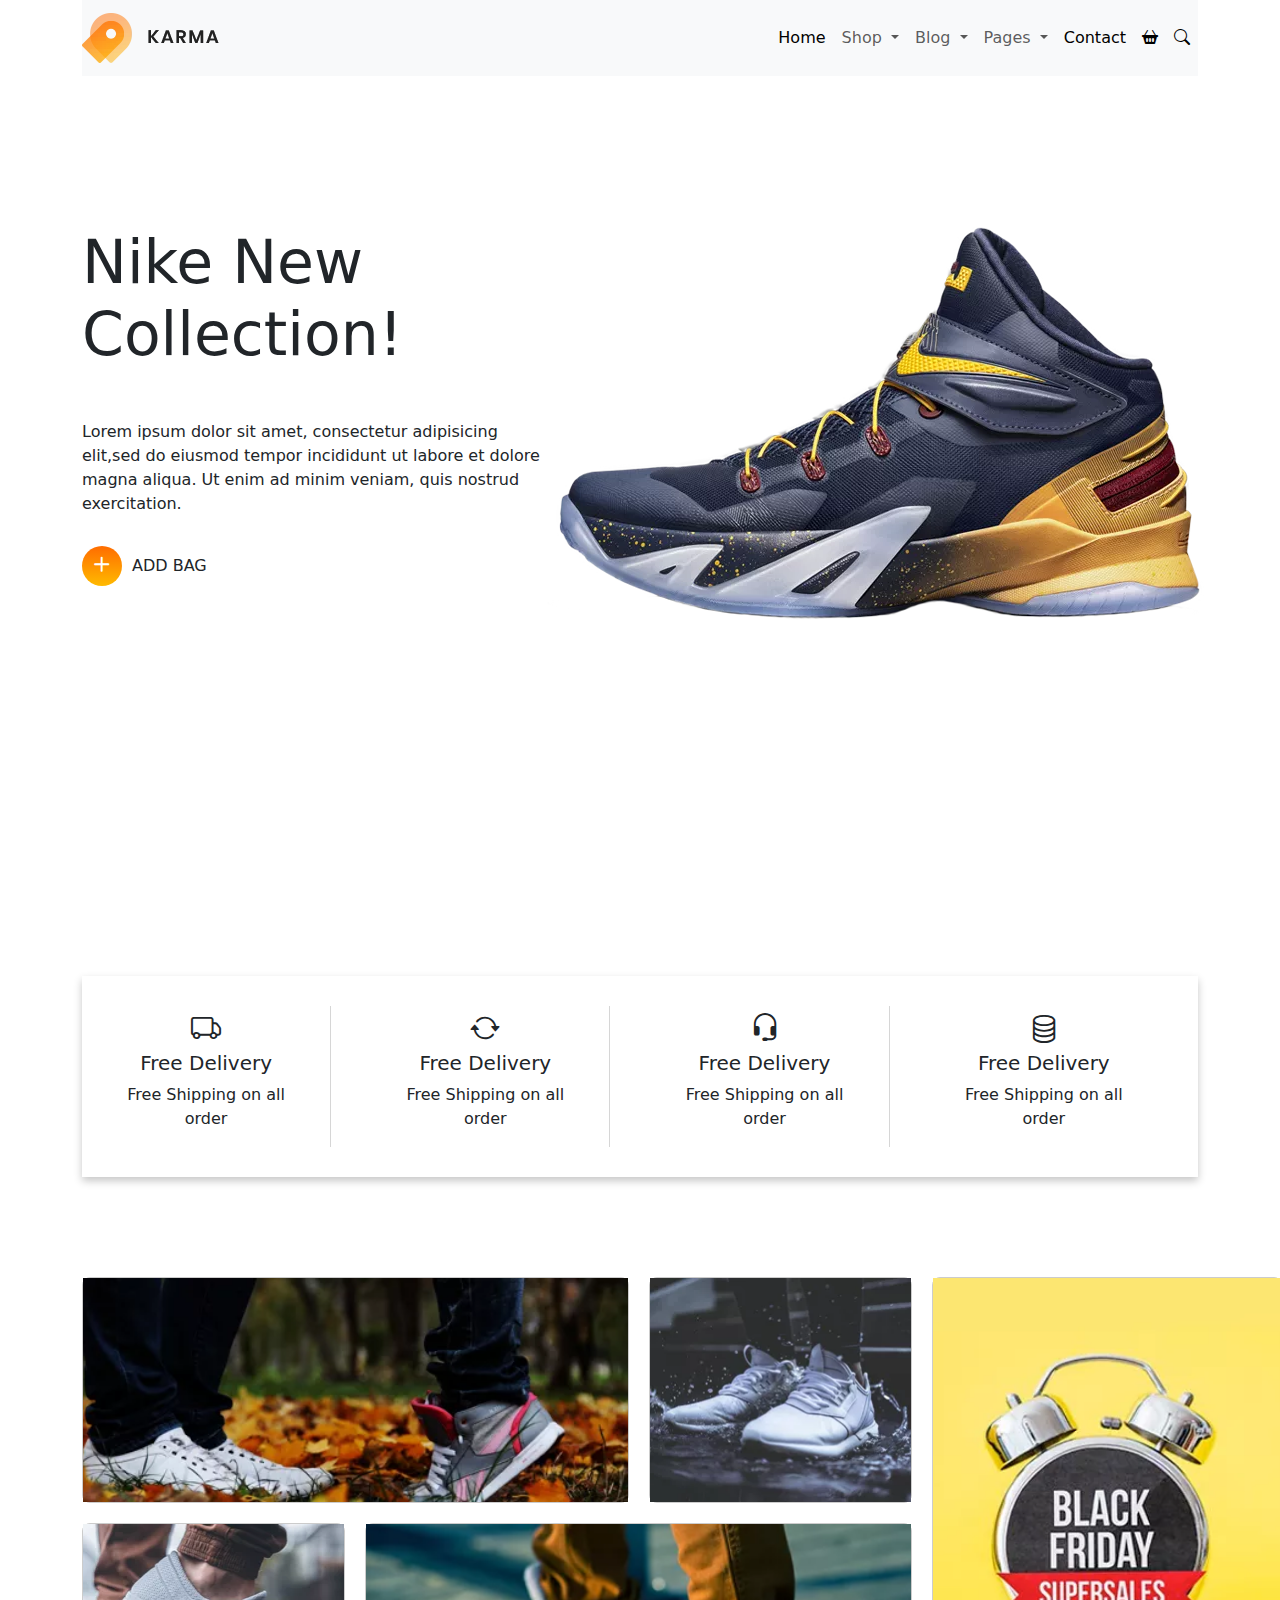
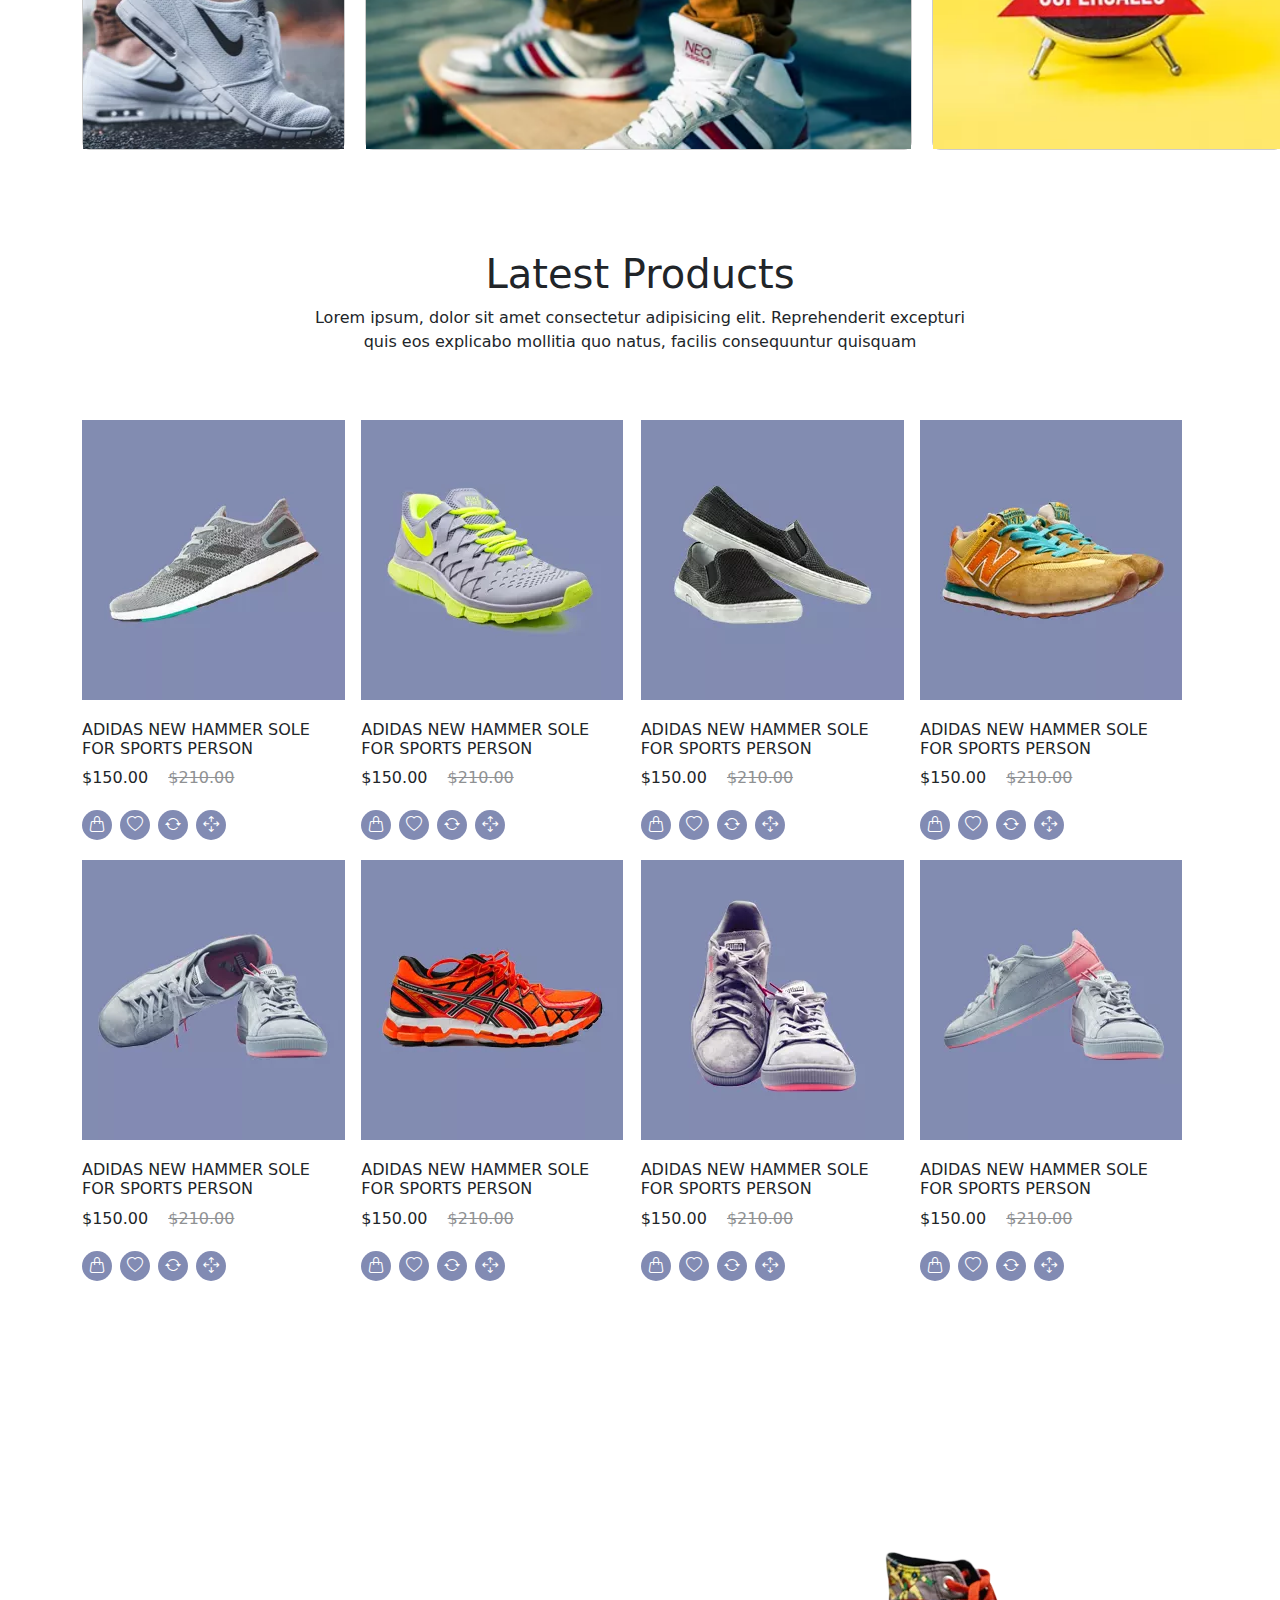
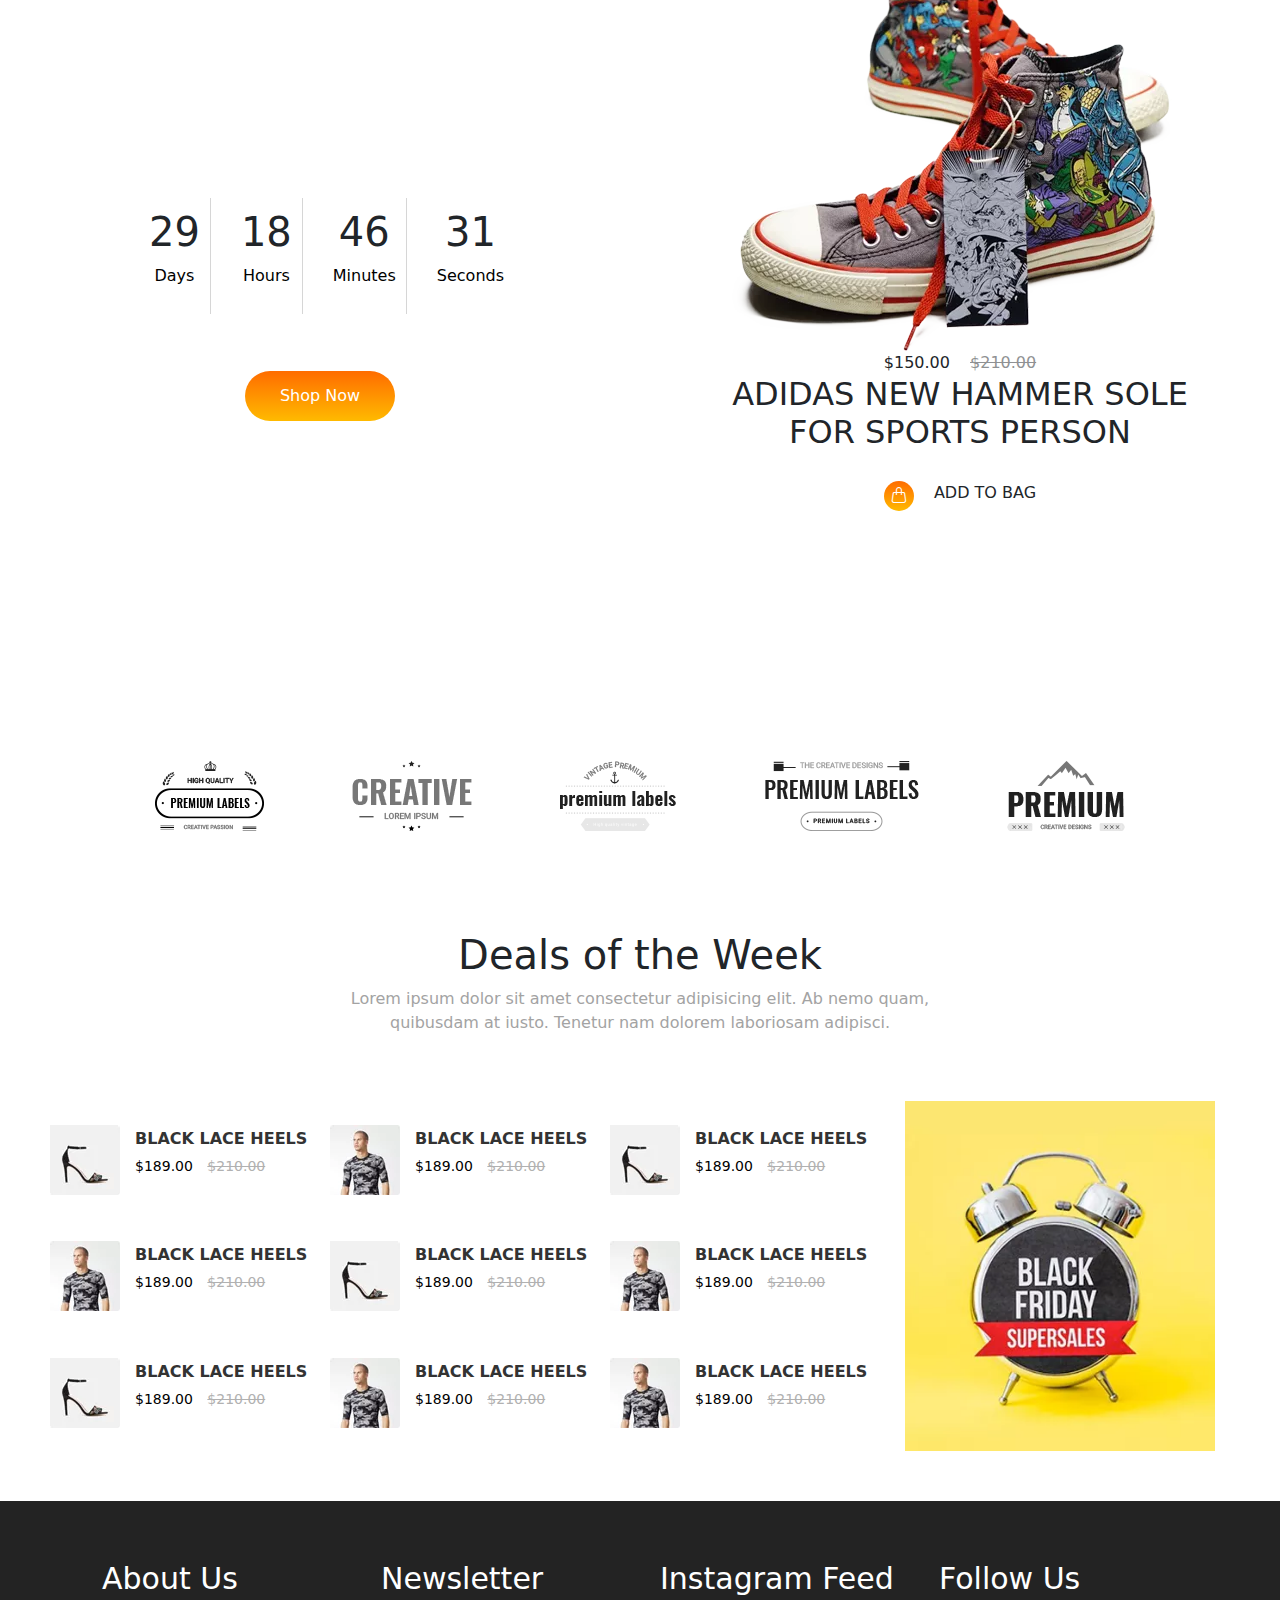
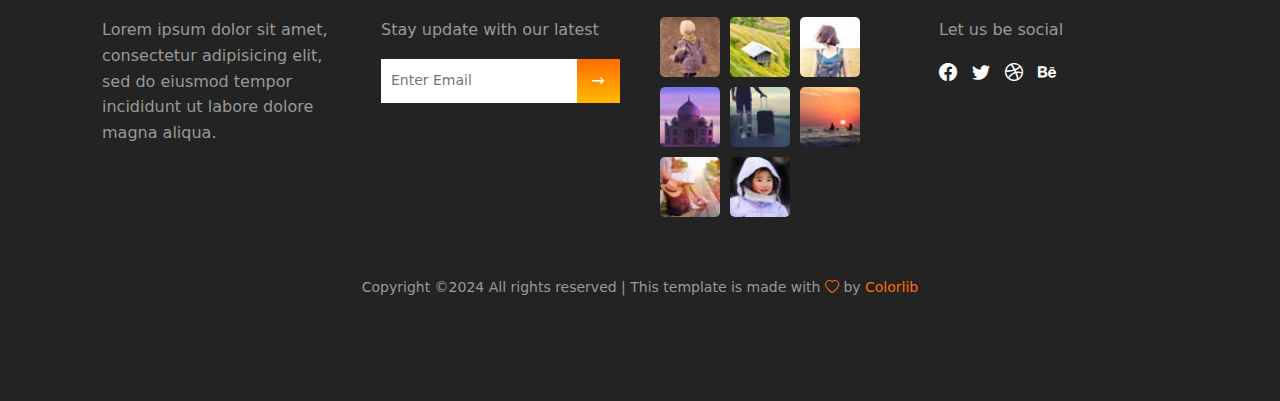
==== commit 9485db2d: "Product,ShopCategory" ====
--- a/index.html
+++ b/index.html
@@ -23,25 +23,62 @@
                         <span class="navbar-toggler-icon"></span>
                     </button>
                     <div class="collapse navbar-collapse d-flex justify-content-end" id="navbarNav">
-                        <ul class="navbar-nav">
-                            <li class="nav-item">
-                                <a class="nav-link active" aria-current="page" href="#">Home</a>
-                            </li>
-                            <li class="nav-item">
-                                <a class="nav-link" href="#">Shop</a>
-                            </li>
-                            <li class="nav-item">
-                                <a class="nav-link" href="#">Blog</a>
-                            </li>
-                            <li class="nav-item">
-                                <a class="nav-link" href="#">Page</a>
-                            </li>
-                            <li class="nav-item">
-                                <a class="nav-link" href="#">Contact</a>
-                            </li>
-                        </ul>
-                        <i class="bi bi-bag-dash mx-2"></i>
-                        <i class="bi bi-search mx-2"></i>
+                        <div class="collapse navbar-collapse" id="navbarNavDropdown">
+                            <ul class="navbar-nav ms-auto">
+                                <li class="nav-item">
+                                    <a class="nav-link active" aria-current="page" href="index.html">Home</a>
+                                </li>
+                                <li class="nav-item dropdown">
+                                    <a class="nav-link dropdown-toggle" href="#" role="button" data-bs-toggle="dropdown"
+                                        aria-expanded="false">
+                                        Shop
+                                    </a>
+                                    <ul class="dropdown-menu">
+                                        <li><a class="dropdown-item" href="shopcategory.html">Shop Category</a></li>
+                                        <li>
+                                            <a class="dropdown-item" href="productdetails.html">Product Details</a>
+                                        </li>
+                                        <li>
+                                            <a class="dropdown-item" href="#">Product Checkout</a>
+                                        </li>
+                                        <li><a class="dropdown-item" href="#">Shopping Cart</a></li>
+                                        <li><a class="dropdown-item" href="#">Confirmation</a></li>
+                                    </ul>
+                                </li>
+                                <li class="nav-item dropdown">
+                                    <a class="nav-link dropdown-toggle" href="#" role="button" data-bs-toggle="dropdown"
+                                        aria-expanded="false">
+                                        Blog
+                                    </a>
+                                    <ul class="dropdown-menu">
+                                        <li><a class="dropdown-item" href="#">Blog</a></li>
+                                        <li><a class="dropdown-item" href="#">Blog Details</a></li>
+                                    </ul>
+                                </li>
+                                <li class="nav-item dropdown">
+                                    <a class="nav-link dropdown-toggle" href="#" role="button" data-bs-toggle="dropdown"
+                                        aria-expanded="false">
+                                        Pages
+                                    </a>
+                                    <ul class="dropdown-menu">
+                                        <li><a class="dropdown-item" href="#">Login</a></li>
+                                        <li><a class="dropdown-item" href="#">Tracking</a></li>
+                                        <li><a class="dropdown-item" href="#">Elements</a></li>
+                                    </ul>
+                                </li>
+                                <li class="nav-item">
+                                    <a class="nav-link active" aria-current="page" href="#">Contact</a>
+                                </li>
+                                <li class="nav-item">
+                                    <a class="nav-link active" aria-current="page" href="#"><i
+                                            class="bi bi-basket2-fill"></i></a>
+                                </li>
+                                <li class="nav-item">
+                                    <a class="nav-link active" aria-current="page" href="#"><i
+                                            class="bi bi-search"></i></a>
+                                </li>
+                            </ul>
+                        </div>
                     </div>
                 </nav>
             </div>
@@ -366,76 +403,113 @@
         </div>
     </section>
 
-<section>
-    <div class="container">
-        <div class="brand">
-            <div class="brand-image">
-                <div class="brands"><img src="./assets/images/brand1.png.webp" alt=""></div>
-                <div class="brands"><img src="./assets/images/brand2.png.webp" alt=""></div>
-                <div class="brands"><img src="./assets/images/brand3.png.webp" alt=""></div>
-                <div class="brands"><img src="./assets/images/brand4.png.webp" alt=""></div>
-                <div class="brands"><img src="./assets/images/brand5.png.webp" alt=""></div>
-            </div>
-        </div>
-    </div>
-</section>
-
-<section class="weekly-deals">
-    <div class="container">
-        <h1>Deals of the Week</h1>
-    <p>Lorem ipsum dolor sit amet, consectetur adipisicing elit, sed do eiusmod tempor<br>incididunt ut labore et dolore magna aliqua.</p>
-    <div class="product-grid">
-        <div class="item">
-            <img src="./assets/images/r1.jpg.webp" alt="Black Lace Heels">
-            <p class="item-name">BLACK LACE HEELS</p>
-            <p class="item-price">$189.00 <span class="item-original-price">$210.00</span></p>
-        </div>
-        <div class="item">
-            <img src="./assets/images/r2.jpg.webp" alt="Camouflage Shirt">
-            <p class="item-name">Camouflage Shirt</p>
-            <p class="item-price">$189.00 <span class="item-original-price">$210.00</span></p>
-        </div>
-        <div class="item">
-            <img src="./assets/images/r3.jpg.webp" alt="Blue Dress">
-            <p class="item-name">BLUE DRESS</p>
-            <p class="item-price">$189.00 <span class="item-original-price">$210.00</span></p>
-        </div>
-        <div class="item">
-            <img src="./assets/images/r2.jpg.webp" alt="Red Carpet">
-            <p class="item-name">RED CARPET</p>
-            <p class="item-price">$189.00 <span class="item-original-price">$210.00</span></p>
-        </div>
-        <div class="item">
-            <img src="./assets/images/r1.jpg.webp" alt="Grey Sweater">
-            <p class="item-name">GREY SWEATER</p>
-            <p class="item-price">$189.00 <span class="item-original-price">$210.00</span></p>
-        </div>
-        <div class="item">
-            <img src="./assets/images/r3.jpg.webp" alt="Striped Shirt">
-            <p class="item-name">STRIPED SHIRT</p>
-            <p class="item-price">$189.00 <span class="item-original-price">$210.00</span></p>
-        </div>
-        <div class="item">
-            <img src="./assets/images/r1.jpg.webp" alt="Black Dress">
-            <p class="item-name">BLACK DRESS</p>
-            <p class="item-price">$189.00 <span class="item-original-price">$210.00</span></p>
-        </div>
-        <div class="item">
-            <img src="./assets/images/r3.jpg.webp" alt="Grey Shirt">
-            <p class="item-name">GREY SHIRT</p>
-            <p class="item-price">$189.00 <span class="item-original-price">$210.00</span></p>
-        </div>
-        <div class="item">
-            <img src="./assets/images/r2.jpg.webp" alt="Yellow Heels">
-            <p class="item-name">YELLOW HEELS</p>
-            <p class="item-price">$189.00 <span class="item-original-price">$210.00</span></p>
-        </div>
-    </div>
-    <div class="sale-banner">
-        <img src="./assets/images/c5.jpg.webp" alt="Black Friday Supersales">
-    </div>
-    </div>
-</section>
+    <section>
+        <div class="container">
+            <div class="brand">
+                <div class="brand-image">
+                    <div class="brands"><img src="./assets/images/brand1.png.webp" alt=""></div>
+                    <div class="brands"><img src="./assets/images/brand2.png.webp" alt=""></div>
+                    <div class="brands"><img src="./assets/images/brand3.png.webp" alt=""></div>
+                    <div class="brands"><img src="./assets/images/brand4.png.webp" alt=""></div>
+                    <div class="brands"><img src="./assets/images/brand5.png.webp" alt=""></div>
+                </div>
+            </div>
+        </div>
+    </section>
+
+    
+    <section class="weekly-deals">
+        <div class="deals-header">
+            <h1>Deals of the Week</h1>
+            <p>Lorem ipsum dolor sit amet consectetur adipisicing elit. Ab nemo quam, <br>quibusdam at iusto. Tenetur nam dolorem laboriosam adipisci.</p>
+        </div>
+        <div class="container-deals">
+            <div class="deals-section">
+                <div class="product-grid">
+                    <div class="item">
+                        <img src="./assets/images/r1.jpg.webp" alt="Black Lace Heels">
+                        <div class="item-details">
+                            <p class="item-name">BLACK LACE HEELS</p>
+                            <p class="item-price">$189.00 <span class="item-original-price">$210.00</span></p>
+                        </div>
+                    </div>
+                    <div class="item">
+                        <img src="./assets/images/r2.jpg.webp" alt="Item">
+                        <div class="item-details">
+                            <p class="item-name">BLACK LACE HEELS</p>
+                            <p class="item-price">$189.00 <span class="item-original-price">$210.00</span></p>
+                        </div>
+                    </div>
+                    <div class="item">
+                        <img src="./assets/images/r1.jpg.webp" alt="Black Lace Heels">
+                        <div class="item-details">
+                            <p class="item-name">BLACK LACE HEELS</p>
+                            <p class="item-price">$189.00 <span class="item-original-price">$210.00</span></p>
+                        </div>
+                    </div>
+                    <div class="item">
+                        <img src="./assets/images/r2.jpg.webp" alt="Item">
+                        <div class="item-details">
+                            <p class="item-name">BLACK LACE HEELS</p>
+                            <p class="item-price">$189.00 <span class="item-original-price">$210.00</span></p>
+                        </div>
+                    </div>
+                    <div class="item">
+                        <img src="./assets/images/r1.jpg.webp" alt="Black Lace Heels">
+                        <div class="item-details">
+                            <p class="item-name">BLACK LACE HEELS</p>
+                            <p class="item-price">$189.00 <span class="item-original-price">$210.00</span></p>
+                        </div>
+                    </div>
+                    <div class="item">
+                        <img src="./assets/images/r2.jpg.webp" alt="Item">
+                        <div class="item-details">
+                            <p class="item-name">BLACK LACE HEELS</p>
+                            <p class="item-price">$189.00 <span class="item-original-price">$210.00</span></p>
+                        </div>
+                    </div>
+                    <div class="item">
+                        <img src="./assets/images/r1.jpg.webp" alt="Black Lace Heels">
+                        <div class="item-details">
+                            <p class="item-name">BLACK LACE HEELS</p>
+                            <p class="item-price">$189.00 <span class="item-original-price">$210.00</span></p>
+                        </div>
+                    </div>
+                    <div class="item">
+                        <img src="./assets/images/r2.jpg.webp" alt="Item">
+                        <div class="item-details">
+                            <p class="item-name">BLACK LACE HEELS</p>
+                            <p class="item-price">$189.00 <span class="item-original-price">$210.00</span></p>
+                        </div>
+                    </div>
+                    <div class="item">
+                        <img src="./assets/images/r2.jpg.webp" alt="Item">
+                        <div class="item-details">
+                            <p class="item-name">BLACK LACE HEELS</p>
+                            <p class="item-price">$189.00 <span class="item-original-price">$210.00</span></p>
+                        </div>
+                    </div>
+                </div>
+    
+                <div class="sale-banner">
+                    <img src="./assets/images/c5.jpg.webp" alt="Black Friday Supersales">
+                </div>
+            </div>
+        </div>
+    </section>
+
+
+
+
+
+
+
+
+
+
+
+
+
 
     <footer class="footer-section">
         <div class="container">
@@ -443,9 +517,10 @@
                 <!-- About Us Section -->
                 <div class="footer-column about-us">
                     <h3>About Us</h3>
-                    <p>Lorem ipsum dolor sit amet, consectetur adipisicing elit, sed do eiusmod tempor incididunt ut labore dolore magna aliqua.</p>
-                </div>
-    
+                    <p>Lorem ipsum dolor sit amet, consectetur adipisicing elit, sed do eiusmod tempor incididunt ut
+                        labore dolore magna aliqua.</p>
+                </div>
+
                 <!-- Newsletter Section -->
                 <div class="footer-column newsletter">
                     <h3>Newsletter</h3>
@@ -455,37 +530,40 @@
                         <button type="submit">→</button>
                     </form>
                 </div>
-    
+
                 <!-- Instagram Feed Section -->
                 <div class="footer-column instagram-feed">
                     <h3>Instagram Feed</h3>
                     <div class="instagram-images">
-                        <img src="img1.jpg" alt="Instagram Image 1">
-                        <img src="img2.jpg" alt="Instagram Image 2">
-                        <img src="img3.jpg" alt="Instagram Image 3">
-                        <img src="img4.jpg" alt="Instagram Image 4">
-                        <img src="img5.jpg" alt="Instagram Image 5">
-                        <img src="img6.jpg" alt="Instagram Image 6">
-                    </div>
-                </div>
-    
+                        <img src="./assets/images/i1.jpg.webp" alt="Instagram Image 1">
+                        <img src="./assets/images/i2.jpg.webp" alt="Instagram Image 2">
+                        <img src="./assets/images/i3.jpg.webp" alt="Instagram Image 3">
+                        <img src="./assets/images/i4.jpg.webp" alt="Instagram Image 4">
+                        <img src="./assets/images/i5.jpg.webp" alt="Instagram Image 5">
+                        <img src="./assets/images/i6.jpg.webp" alt="Instagram Image 6">
+                        <img src="./assets/images/i7.jpg.webp" alt="Instagram Image 6">
+                        <img src="./assets/images/i8.jpg.webp" alt="Instagram Image 6">
+                    </div>
+                </div>
+
                 <!-- Follow Us Section -->
                 <div class="footer-column follow-us">
                     <h3>Follow Us</h3>
                     <p>Let us be social</p>
                     <div class="social-icons">
-                        <a href="#"><i class="fa fa-facebook"></i></a>
-                        <a href="#"><i class="fa fa-twitter"></i></a>
-                        <a href="#"><i class="fa fa-behance"></i></a>
-                        <a href="#"><i class="fa fa-dribbble"></i></a>
+                        <a href="#"><i class="bi bi-facebook"></i></a>
+                        <a href="#"><i class="bi bi-twitter"></i></a>
+                        <a href="#"><i class="bi bi-dribbble"></i></i></a>
+                        <a href="#"><i class="bi bi-behance"></i></i></a>
                     </div>
                 </div>
             </div>
             <div class="footer-bottom">
-                <p>Copyright ©2024 All rights reserved | This template is made with <i class="fa fa-heart"></i> by <a href="#">Colorlib</a></p>
-            </div>
-        </div>
-</footer>
+                <p>Copyright ©2024 All rights reserved | This template is made with <i class="bi bi-heart"></i> by <a
+                        href="#">Colorlib</a></p>
+            </div>
+        </div>
+    </footer>
 
 
 
--- a/assets/css/main.css
+++ b/assets/css/main.css
@@ -18,7 +18,7 @@
   background-color: #232323;
   color: #fff;
   padding: 60px 0;
-  height: 600px;
+  height: 500px;
 }
 
 .footer-section .container {
@@ -33,7 +33,8 @@
 }
 
 .footer-column {
-  width: 30%;
+  width: 25%;
+  padding: 0 20px 0;
 }
 
 .footer-column h3 {
@@ -96,12 +97,12 @@
 }
 
 .footer-bottom a {
-  background: -webkit-linear-gradient(90deg, #ffba00 0%, #ff6c00 100%);
+  color: #ff6c00;
   text-decoration: none;
 }
 
 .footer-bottom i {
-  background: -webkit-linear-gradient(90deg, #ffba00 0%, #ff6c00 100%);
+  color: #ff6c00;
 }
 
 .d-flex {
@@ -472,4 +473,438 @@
 
 .brand-image:hover::after {
   opacity: 1;
+}
+
+.deals-header {
+  padding: 50px 0;
+  text-align: center;
+}
+
+.deals-header p {
+  color: #a3a3a3;
+}
+
+.weekly-deals {
+  padding: 50px 0;
+  background-color: #ffffff;
+}
+
+.container-deals {
+  display: flex;
+  justify-content: space-between;
+  align-items: flex-start;
+  max-width: 1200px;
+  margin: 0 auto;
+}
+
+.deals-section {
+  display: flex;
+  justify-content: space-between;
+  width: 100%;
+}
+
+.product-grid {
+  display: grid;
+  grid-template-columns: repeat(3, 1fr);
+  width: 70%;
+}
+
+.item {
+  display: flex;
+  align-items: center;
+  padding: 10px;
+}
+
+.item img {
+  width: 70px;
+  height: 70px;
+  margin-right: 15px;
+}
+
+.item-details {
+  text-align: left;
+}
+
+.item-name {
+  font-size: 16px;
+  font-weight: bold;
+  margin-bottom: 5px;
+  color: #333;
+}
+
+.item-price {
+  font-size: 14px;
+  color: #000000;
+}
+
+.item-original-price {
+  text-decoration: line-through;
+  color: #b1b1b1;
+  margin-left: 10px;
+  font-size: 14px;
+}
+
+.sale-banner {
+  width: 30%;
+  display: flex;
+  justify-content: center;
+}
+
+.sale-banner img {
+  width: 310px;
+  height: 350px;
+  -o-object-fit: cover;
+     object-fit: cover;
+}
+
+.shop-cat-content h1 {
+  font-size: 40px;
+  margin-top: 100px;
+  color: rgb(255, 255, 255);
+}
+
+.shop-cat-content p {
+  margin-bottom: 30px;
+  color: rgb(255, 255, 255);
+}
+
+.shop-cat-header {
+  padding: 0 100px 100px;
+  display: flex;
+  justify-content: flex-end;
+  align-items: center;
+}
+
+.shop-category {
+  display: flex;
+  gap: 20px;
+}
+
+.sidebar {
+  width: 350px;
+  background-color: #fff;
+  padding: 20px;
+}
+
+.sidebar h3 {
+  font-size: 18px;
+  background-color: #828bb3;
+  width: 300px;
+  height: 60px;
+  display: flex;
+  justify-content: center;
+  text-align: center;
+  align-items: center;
+  color: white;
+  margin-top: 80px;
+}
+
+.sidebar ul {
+  list-style-type: none;
+  padding: 0 30px;
+}
+
+.filter-first-list {
+  margin: 20px 0;
+  font-size: 16px;
+  border-bottom: 1px solid rgb(201, 188, 188);
+  padding-bottom: 20px;
+}
+
+.sidebar li span {
+  color: #999;
+}
+
+/* Main Content */
+.main-content {
+  flex-grow: 1;
+}
+
+.sorting {
+  display: flex;
+  margin: 100px 0 20px 0;
+  padding: 0 10px;
+  gap: 20px;
+  justify-content: space-between;
+  height: 60px;
+  width: 900px;
+  background-color: #828bb3;
+  justify-content: space;
+  align-items: center;
+  text-align: center;
+}
+
+.sort {
+  width: 200px;
+  height: 50px;
+  padding: 0 20px;
+}
+
+.show-select {
+  width: 150px;
+  height: 50px;
+  padding: 0 20px;
+}
+
+.products-cat {
+  display: flex;
+  flex-wrap: wrap;
+  gap: 55px;
+}
+
+.cat {
+  flex: 0 1 calc(25% - 1px);
+  box-sizing: border-box;
+  margin-bottom: 20px;
+}
+
+.cards-image {
+  margin-bottom: 20px;
+}
+
+.cards-image h6 {
+  margin-bottom: 10px;
+}
+
+.cards-text {
+  padding-right: 15px;
+}
+
+.cards-text-soft {
+  opacity: 0.5;
+  text-decoration: line-through;
+}
+
+.products-card-icon {
+  width: 30px;
+  height: 30px;
+  background-color: #828bb3;
+  border-radius: 15px;
+  text-align: center;
+  color: white;
+  display: flex;
+  justify-content: center;
+  align-items: center;
+  margin: 20px 8px 0 0;
+}
+
+.products-icon {
+  display: flex;
+}
+
+.pagination {
+  display: flex;
+  justify-content: center;
+}
+
+.pagination a {
+  text-decoration: none;
+  color: #000;
+  padding: 5px 10px;
+  background-color: white;
+}
+
+.activee {
+  background: -webkit-linear-gradient(90deg, #ffba00 0%, #ff6c00 100%);
+  color: white !important;
+}
+
+.pagination a:hover {
+  background-color: #d4d4f0;
+}
+
+.sorting-second {
+  display: flex;
+  padding: 0 10px;
+  gap: 20px;
+  justify-content: space-between;
+  height: 60px;
+  width: 900px;
+  background-color: #828bb3;
+  justify-content: space;
+  align-items: center;
+  text-align: center;
+}
+
+.filter-list {
+  font-size: 16px;
+  padding-bottom: 10px;
+}
+
+.radio {
+  margin-right: 10px;
+}
+
+.filter-header {
+  margin: 30px 0 30px 20px;
+}
+
+.seperater {
+  border: 1px solid rgb(205, 205, 205);
+}
+
+.second-filter-text {
+  color: #999;
+}
+
+.price-area {
+  padding: 30px 30px 0;
+}
+
+.product-detail {
+  display: flex;
+  justify-content: center;
+  padding: 50px;
+}
+
+.container-detail {
+  display: flex;
+  max-width: 1200px;
+  width: 100%;
+}
+
+.product-image {
+  width: 540px;
+  height: 580px;
+  margin-right: 50px;
+}
+
+.product-image img {
+  width: 100%;
+  height: 100%;
+  -o-object-fit: cover;
+     object-fit: cover;
+}
+
+.product-info {
+  display: flex;
+  flex-direction: column;
+  max-width: 500px;
+  margin: 40px 0 10px 0;
+}
+
+.product-info h1 {
+  font-size: 28px;
+  font-weight: bold;
+  color: #333;
+}
+
+.product-info .price {
+  font-size: 24px;
+  color: #ff9900;
+  margin: 10px 0;
+}
+
+.product-info .details {
+  margin-bottom: 15px;
+}
+
+.product-info .details p {
+  margin: 10px 10px 10px 0;
+  font-size: 16px;
+  color: #666;
+}
+
+.details-first {
+  color: #e68a00;
+}
+
+.product-info .description {
+  font-size: 14px;
+  color: #777;
+  line-height: 1.6;
+  margin: 20px 0 60px 0;
+}
+
+.quantity-section {
+  display: flex;
+  align-items: center;
+  margin-bottom: 20px;
+}
+
+.quantity-section label {
+  font-size: 16px;
+  margin-right: 10px;
+}
+
+.quantity-section input[type=number] {
+  width: 100px;
+  padding: 5px;
+  font-size: 16px;
+  border: 1px solid #ddd;
+  border-radius: 4px;
+}
+
+.action-buttons {
+  display: flex;
+  align-items: center;
+}
+
+.add-to-cart {
+  background-color: #ff9900;
+  color: white;
+  padding: 12px 25px;
+  border: none;
+  border-radius: 5px;
+  font-size: 16px;
+  cursor: pointer;
+}
+
+.add-to-cart:hover {
+  background-color: #e68a00;
+}
+
+.icons {
+  margin-left: 20px;
+  display: flex;
+  gap: 15px;
+}
+
+.icons .icon {
+  font-size: 20px;
+  cursor: pointer;
+  color: #666;
+  display: flex;
+  align-items: center;
+  justify-content: center;
+  width: 40px;
+  height: 40px;
+  border-radius: 20px;
+  background-color: #828bb2;
+}
+
+.icons .icon :hover {
+  color: #ff9900;
+}
+
+.container-description {
+  max-width: 1200px;
+  display: flex;
+  align-items: center;
+  justify-content: center;
+  margin: 0 auto;
+  border: 1px solid rgb(137, 137, 137);
+}
+
+.details-button {
+  width: 1198px;
+  height: 60px;
+  background-color: #666;
+  display: flex;
+  justify-content: center;
+  align-items: center;
+  gap: 20px;
+  background-color: #e8f0f2;
+}
+
+.description-button {
+  width: 110px;
+  height: 40px;
+  background-color: white;
+  border: none;
+}
+
+.details-text {
+  padding: 20px;
+  color: #777;
 }/*# sourceMappingURL=main.css.map */--- a/assets/css/main.css
+++ b/assets/css/main.css
@@ -18,7 +18,7 @@
   background-color: #232323;
   color: #fff;
   padding: 60px 0;
-  height: 600px;
+  height: 500px;
 }
 
 .footer-section .container {
@@ -33,7 +33,8 @@
 }
 
 .footer-column {
-  width: 30%;
+  width: 25%;
+  padding: 0 20px 0;
 }
 
 .footer-column h3 {
@@ -96,12 +97,12 @@
 }
 
 .footer-bottom a {
-  background: -webkit-linear-gradient(90deg, #ffba00 0%, #ff6c00 100%);
+  color: #ff6c00;
   text-decoration: none;
 }
 
 .footer-bottom i {
-  background: -webkit-linear-gradient(90deg, #ffba00 0%, #ff6c00 100%);
+  color: #ff6c00;
 }
 
 .d-flex {
@@ -472,4 +473,438 @@
 
 .brand-image:hover::after {
   opacity: 1;
+}
+
+.deals-header {
+  padding: 50px 0;
+  text-align: center;
+}
+
+.deals-header p {
+  color: #a3a3a3;
+}
+
+.weekly-deals {
+  padding: 50px 0;
+  background-color: #ffffff;
+}
+
+.container-deals {
+  display: flex;
+  justify-content: space-between;
+  align-items: flex-start;
+  max-width: 1200px;
+  margin: 0 auto;
+}
+
+.deals-section {
+  display: flex;
+  justify-content: space-between;
+  width: 100%;
+}
+
+.product-grid {
+  display: grid;
+  grid-template-columns: repeat(3, 1fr);
+  width: 70%;
+}
+
+.item {
+  display: flex;
+  align-items: center;
+  padding: 10px;
+}
+
+.item img {
+  width: 70px;
+  height: 70px;
+  margin-right: 15px;
+}
+
+.item-details {
+  text-align: left;
+}
+
+.item-name {
+  font-size: 16px;
+  font-weight: bold;
+  margin-bottom: 5px;
+  color: #333;
+}
+
+.item-price {
+  font-size: 14px;
+  color: #000000;
+}
+
+.item-original-price {
+  text-decoration: line-through;
+  color: #b1b1b1;
+  margin-left: 10px;
+  font-size: 14px;
+}
+
+.sale-banner {
+  width: 30%;
+  display: flex;
+  justify-content: center;
+}
+
+.sale-banner img {
+  width: 310px;
+  height: 350px;
+  -o-object-fit: cover;
+     object-fit: cover;
+}
+
+.shop-cat-content h1 {
+  font-size: 40px;
+  margin-top: 100px;
+  color: rgb(255, 255, 255);
+}
+
+.shop-cat-content p {
+  margin-bottom: 30px;
+  color: rgb(255, 255, 255);
+}
+
+.shop-cat-header {
+  padding: 0 100px 100px;
+  display: flex;
+  justify-content: flex-end;
+  align-items: center;
+}
+
+.shop-category {
+  display: flex;
+  gap: 20px;
+}
+
+.sidebar {
+  width: 350px;
+  background-color: #fff;
+  padding: 20px;
+}
+
+.sidebar h3 {
+  font-size: 18px;
+  background-color: #828bb3;
+  width: 300px;
+  height: 60px;
+  display: flex;
+  justify-content: center;
+  text-align: center;
+  align-items: center;
+  color: white;
+  margin-top: 80px;
+}
+
+.sidebar ul {
+  list-style-type: none;
+  padding: 0 30px;
+}
+
+.filter-first-list {
+  margin: 20px 0;
+  font-size: 16px;
+  border-bottom: 1px solid rgb(201, 188, 188);
+  padding-bottom: 20px;
+}
+
+.sidebar li span {
+  color: #999;
+}
+
+/* Main Content */
+.main-content {
+  flex-grow: 1;
+}
+
+.sorting {
+  display: flex;
+  margin: 100px 0 20px 0;
+  padding: 0 10px;
+  gap: 20px;
+  justify-content: space-between;
+  height: 60px;
+  width: 900px;
+  background-color: #828bb3;
+  justify-content: space;
+  align-items: center;
+  text-align: center;
+}
+
+.sort {
+  width: 200px;
+  height: 50px;
+  padding: 0 20px;
+}
+
+.show-select {
+  width: 150px;
+  height: 50px;
+  padding: 0 20px;
+}
+
+.products-cat {
+  display: flex;
+  flex-wrap: wrap;
+  gap: 55px;
+}
+
+.cat {
+  flex: 0 1 calc(25% - 1px);
+  box-sizing: border-box;
+  margin-bottom: 20px;
+}
+
+.cards-image {
+  margin-bottom: 20px;
+}
+
+.cards-image h6 {
+  margin-bottom: 10px;
+}
+
+.cards-text {
+  padding-right: 15px;
+}
+
+.cards-text-soft {
+  opacity: 0.5;
+  text-decoration: line-through;
+}
+
+.products-card-icon {
+  width: 30px;
+  height: 30px;
+  background-color: #828bb3;
+  border-radius: 15px;
+  text-align: center;
+  color: white;
+  display: flex;
+  justify-content: center;
+  align-items: center;
+  margin: 20px 8px 0 0;
+}
+
+.products-icon {
+  display: flex;
+}
+
+.pagination {
+  display: flex;
+  justify-content: center;
+}
+
+.pagination a {
+  text-decoration: none;
+  color: #000;
+  padding: 5px 10px;
+  background-color: white;
+}
+
+.activee {
+  background: -webkit-linear-gradient(90deg, #ffba00 0%, #ff6c00 100%);
+  color: white !important;
+}
+
+.pagination a:hover {
+  background-color: #d4d4f0;
+}
+
+.sorting-second {
+  display: flex;
+  padding: 0 10px;
+  gap: 20px;
+  justify-content: space-between;
+  height: 60px;
+  width: 900px;
+  background-color: #828bb3;
+  justify-content: space;
+  align-items: center;
+  text-align: center;
+}
+
+.filter-list {
+  font-size: 16px;
+  padding-bottom: 10px;
+}
+
+.radio {
+  margin-right: 10px;
+}
+
+.filter-header {
+  margin: 30px 0 30px 20px;
+}
+
+.seperater {
+  border: 1px solid rgb(205, 205, 205);
+}
+
+.second-filter-text {
+  color: #999;
+}
+
+.price-area {
+  padding: 30px 30px 0;
+}
+
+.product-detail {
+  display: flex;
+  justify-content: center;
+  padding: 50px;
+}
+
+.container-detail {
+  display: flex;
+  max-width: 1200px;
+  width: 100%;
+}
+
+.product-image {
+  width: 540px;
+  height: 580px;
+  margin-right: 50px;
+}
+
+.product-image img {
+  width: 100%;
+  height: 100%;
+  -o-object-fit: cover;
+     object-fit: cover;
+}
+
+.product-info {
+  display: flex;
+  flex-direction: column;
+  max-width: 500px;
+  margin: 40px 0 10px 0;
+}
+
+.product-info h1 {
+  font-size: 28px;
+  font-weight: bold;
+  color: #333;
+}
+
+.product-info .price {
+  font-size: 24px;
+  color: #ff9900;
+  margin: 10px 0;
+}
+
+.product-info .details {
+  margin-bottom: 15px;
+}
+
+.product-info .details p {
+  margin: 10px 10px 10px 0;
+  font-size: 16px;
+  color: #666;
+}
+
+.details-first {
+  color: #e68a00;
+}
+
+.product-info .description {
+  font-size: 14px;
+  color: #777;
+  line-height: 1.6;
+  margin: 20px 0 60px 0;
+}
+
+.quantity-section {
+  display: flex;
+  align-items: center;
+  margin-bottom: 20px;
+}
+
+.quantity-section label {
+  font-size: 16px;
+  margin-right: 10px;
+}
+
+.quantity-section input[type=number] {
+  width: 100px;
+  padding: 5px;
+  font-size: 16px;
+  border: 1px solid #ddd;
+  border-radius: 4px;
+}
+
+.action-buttons {
+  display: flex;
+  align-items: center;
+}
+
+.add-to-cart {
+  background-color: #ff9900;
+  color: white;
+  padding: 12px 25px;
+  border: none;
+  border-radius: 5px;
+  font-size: 16px;
+  cursor: pointer;
+}
+
+.add-to-cart:hover {
+  background-color: #e68a00;
+}
+
+.icons {
+  margin-left: 20px;
+  display: flex;
+  gap: 15px;
+}
+
+.icons .icon {
+  font-size: 20px;
+  cursor: pointer;
+  color: #666;
+  display: flex;
+  align-items: center;
+  justify-content: center;
+  width: 40px;
+  height: 40px;
+  border-radius: 20px;
+  background-color: #828bb2;
+}
+
+.icons .icon :hover {
+  color: #ff9900;
+}
+
+.container-description {
+  max-width: 1200px;
+  display: flex;
+  align-items: center;
+  justify-content: center;
+  margin: 0 auto;
+  border: 1px solid rgb(137, 137, 137);
+}
+
+.details-button {
+  width: 1198px;
+  height: 60px;
+  background-color: #666;
+  display: flex;
+  justify-content: center;
+  align-items: center;
+  gap: 20px;
+  background-color: #e8f0f2;
+}
+
+.description-button {
+  width: 110px;
+  height: 40px;
+  background-color: white;
+  border: none;
+}
+
+.details-text {
+  padding: 20px;
+  color: #777;
 }/*# sourceMappingURL=main.css.map */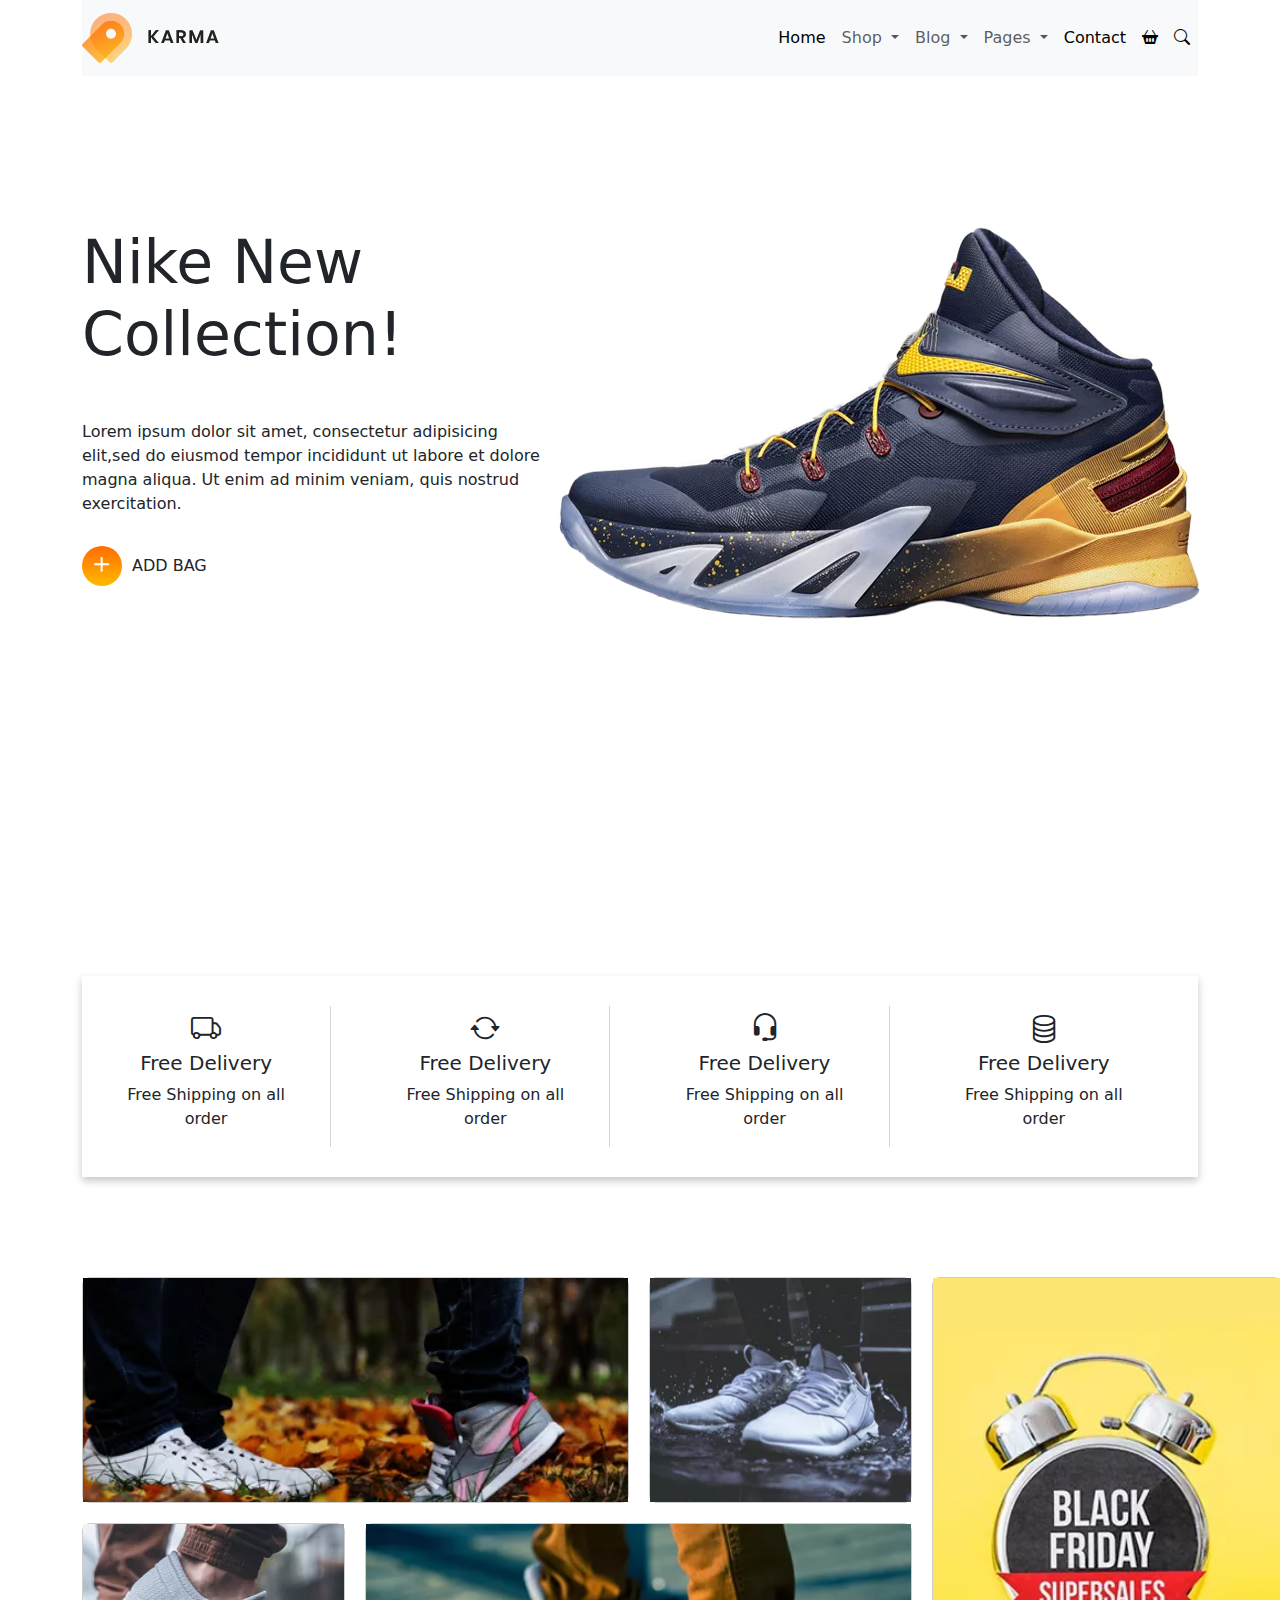
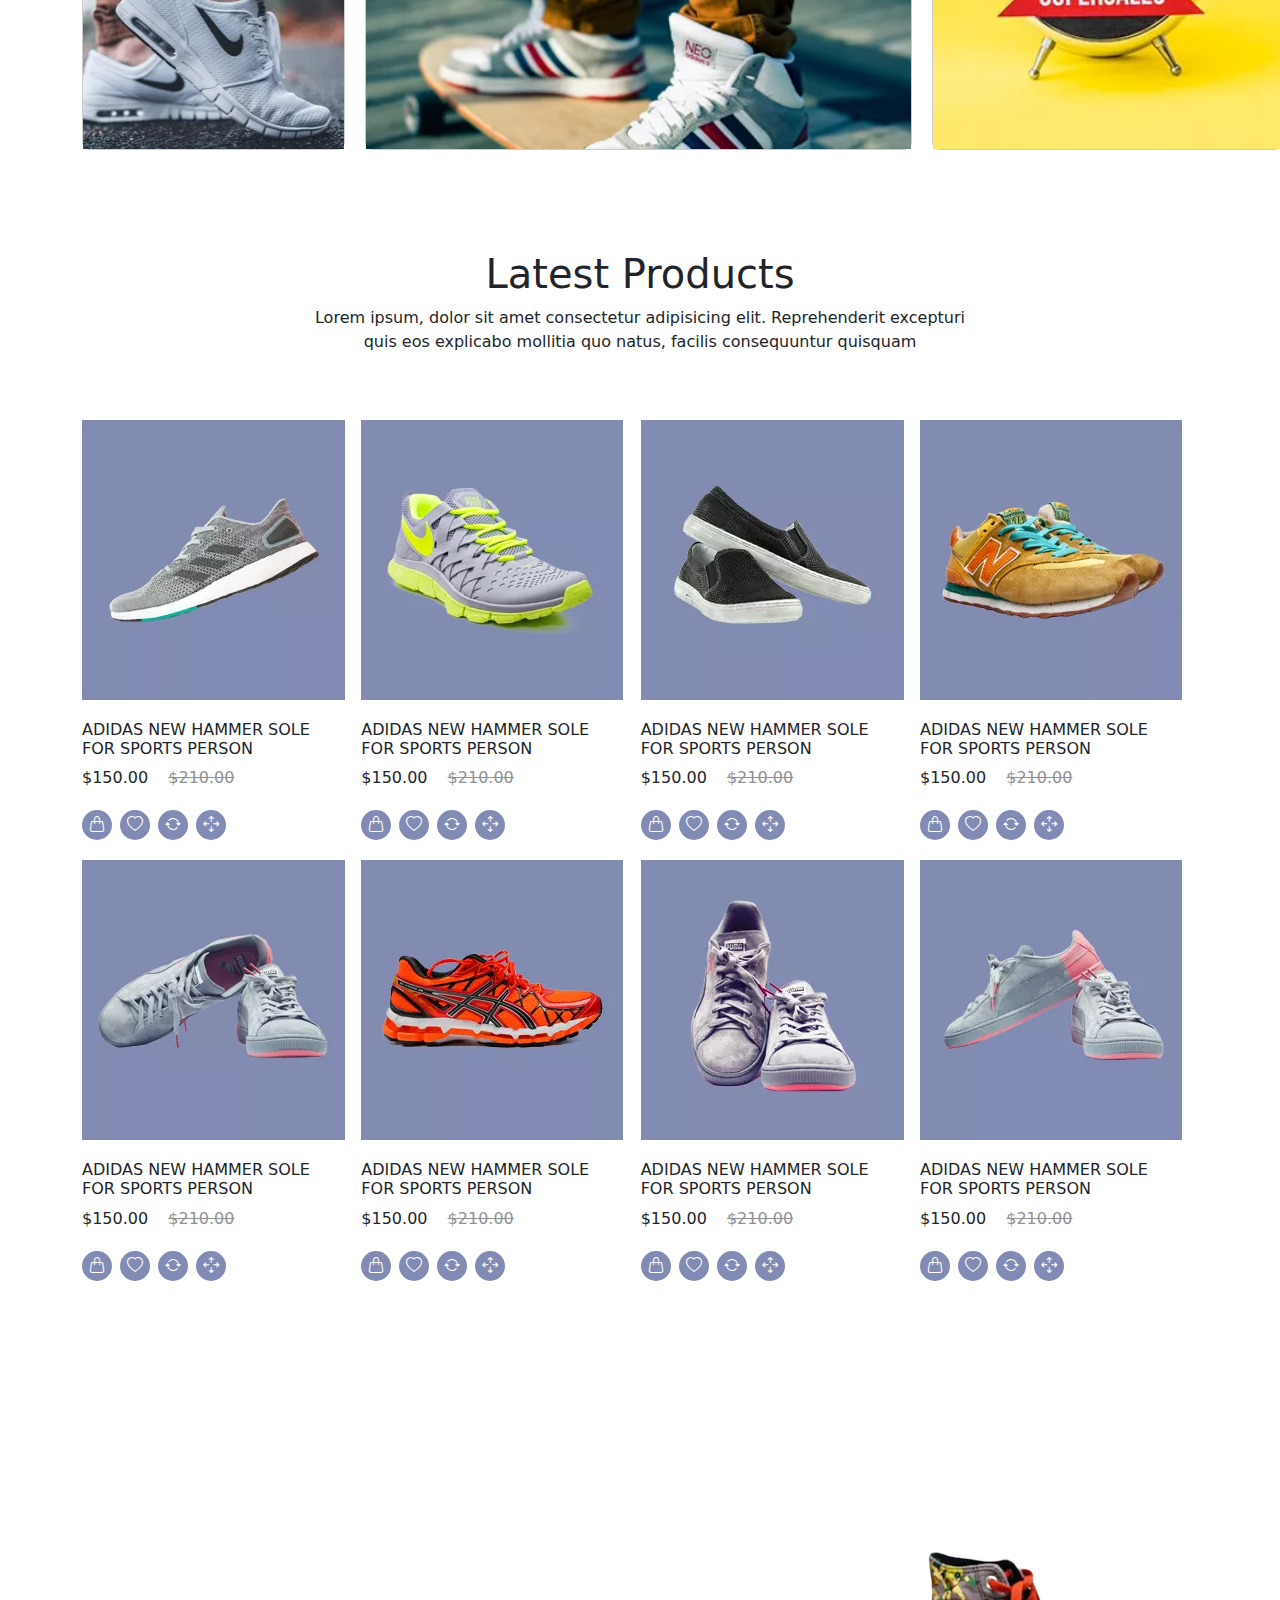
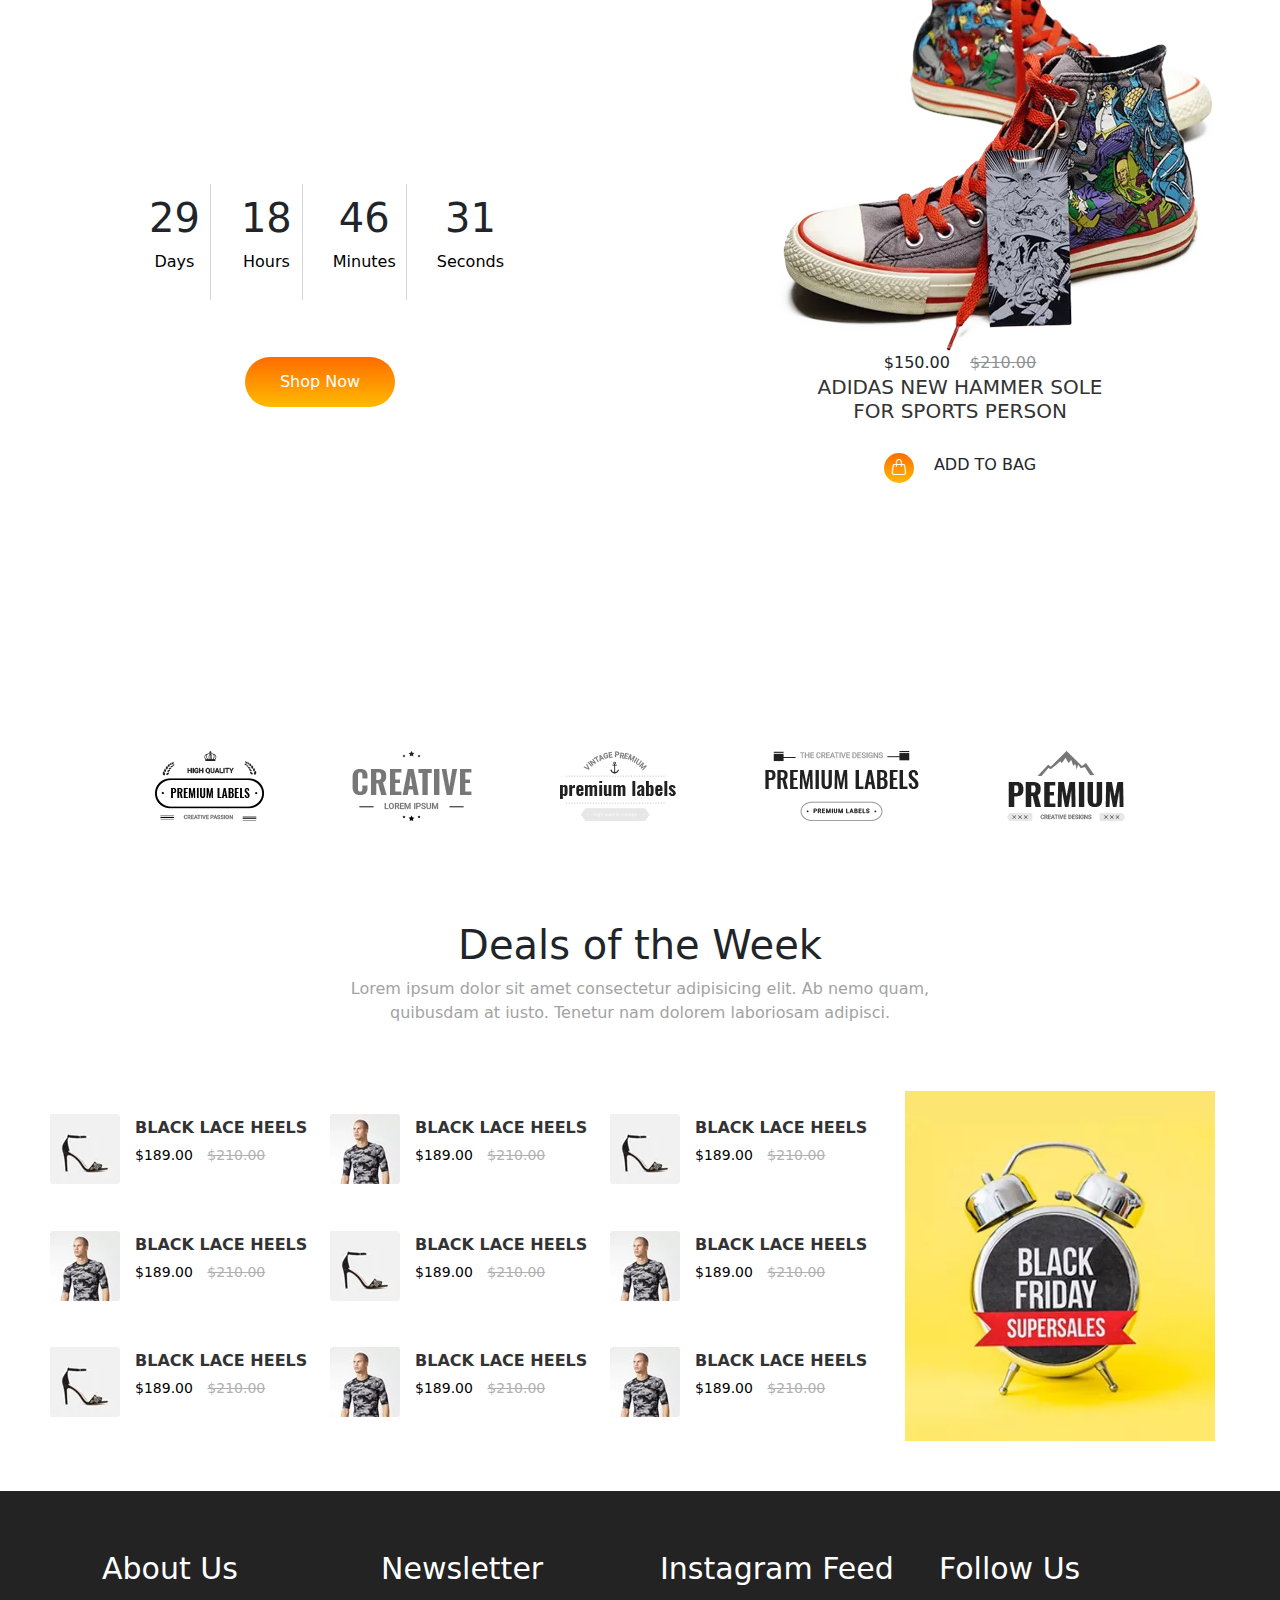
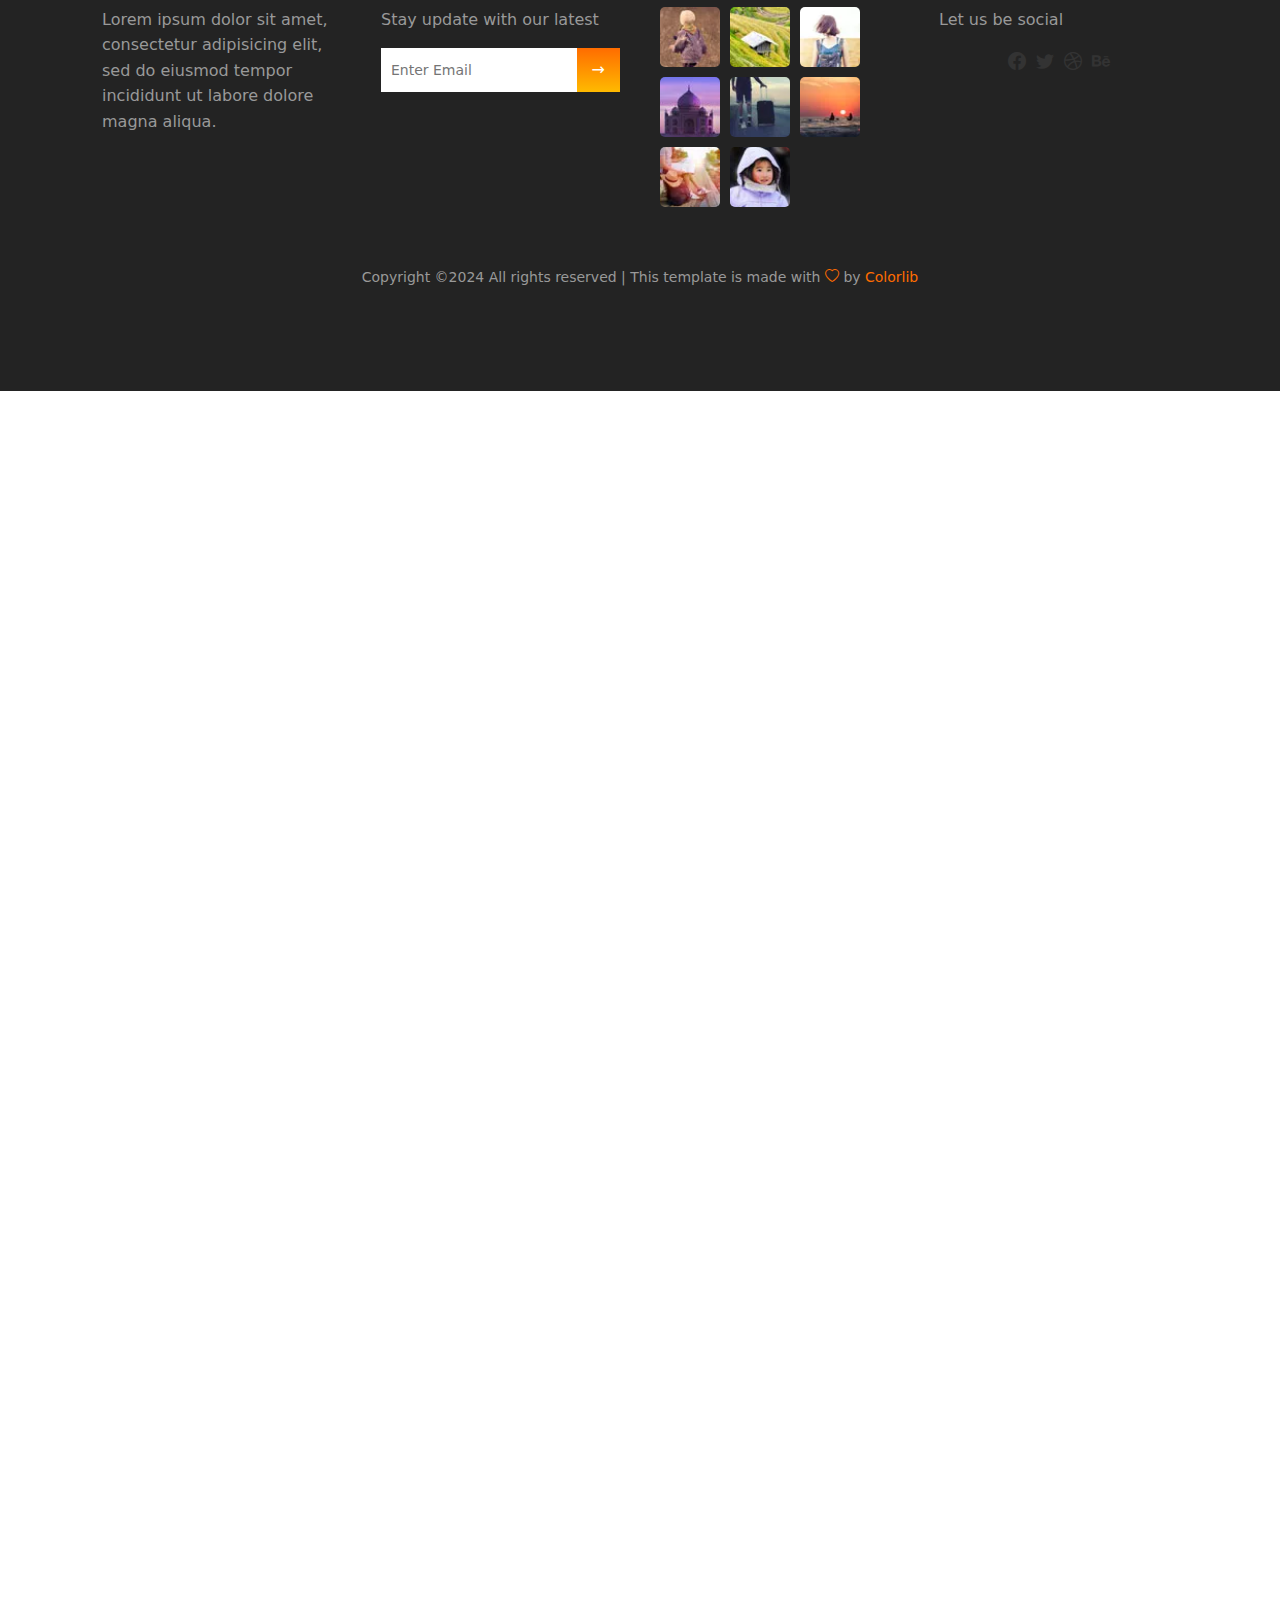
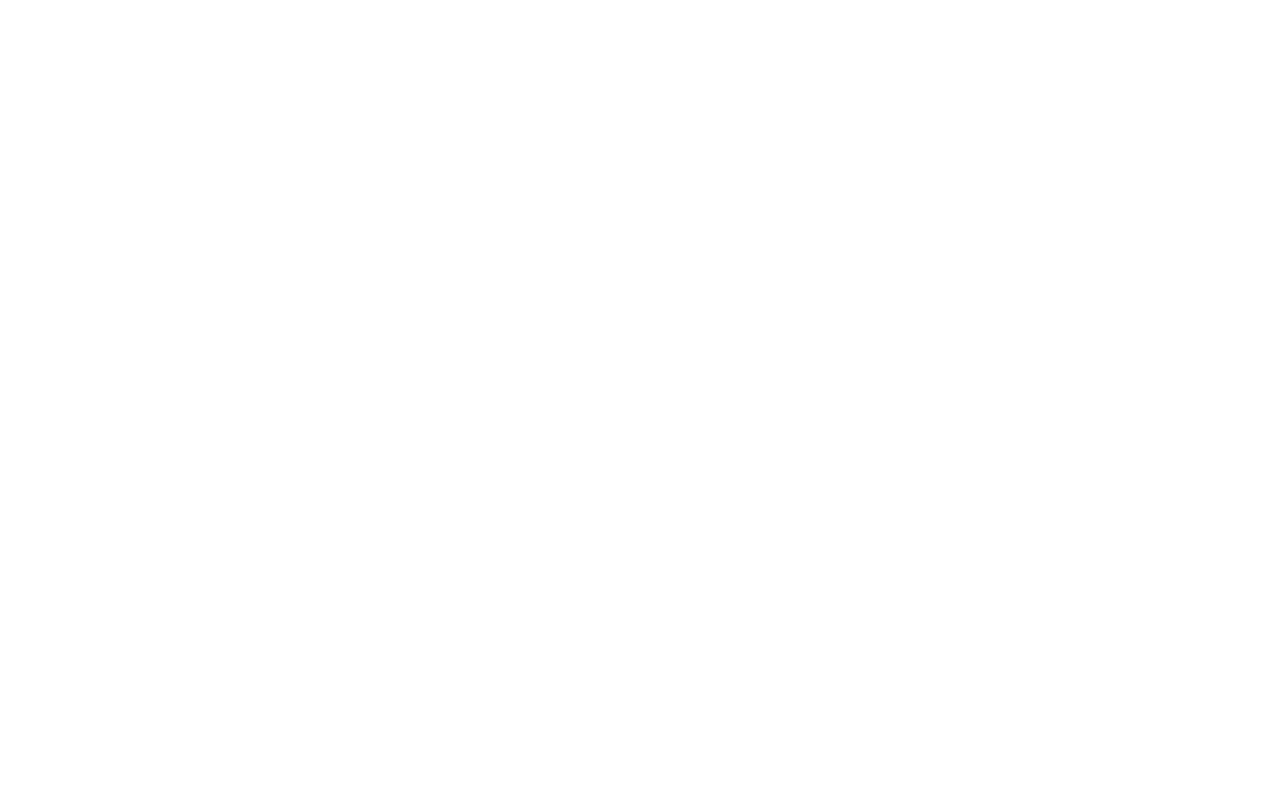
==== commit ff49e110: "BlogP1" ====
--- a/index.html
+++ b/index.html
@@ -26,33 +26,33 @@
                         <div class="collapse navbar-collapse" id="navbarNavDropdown">
                             <ul class="navbar-nav ms-auto">
                                 <li class="nav-item">
-                                    <a class="nav-link active" aria-current="page" href="index.html">Home</a>
+                                    <a class="nav-link active" aria-current="page" href="./index.html">Home</a>
                                 </li>
                                 <li class="nav-item dropdown">
-                                    <a class="nav-link dropdown-toggle" href="#" role="button" data-bs-toggle="dropdown"
+                                    <a class="nav-link dropdown-toggle" href="" role="button" data-bs-toggle="dropdown"
                                         aria-expanded="false">
                                         Shop
                                     </a>
                                     <ul class="dropdown-menu">
-                                        <li><a class="dropdown-item" href="shopcategory.html">Shop Category</a></li>
+                                        <li><a class="dropdown-item" href="./shopcategory.html">Shop Category</a></li>
                                         <li>
-                                            <a class="dropdown-item" href="productdetails.html">Product Details</a>
+                                            <a class="dropdown-item" href="./productdetails.html">Product Details</a>
                                         </li>
                                         <li>
-                                            <a class="dropdown-item" href="#">Product Checkout</a>
+                                            <a class="dropdown-item" href="">Product Checkout</a>
                                         </li>
-                                        <li><a class="dropdown-item" href="#">Shopping Cart</a></li>
-                                        <li><a class="dropdown-item" href="#">Confirmation</a></li>
+                                        <li><a class="dropdown-item" href="">Shopping Cart</a></li>
+                                        <li><a class="dropdown-item" href="">Confirmation</a></li>
                                     </ul>
                                 </li>
                                 <li class="nav-item dropdown">
-                                    <a class="nav-link dropdown-toggle" href="#" role="button" data-bs-toggle="dropdown"
+                                    <a class="nav-link dropdown-toggle" href="" role="button" data-bs-toggle="dropdown"
                                         aria-expanded="false">
                                         Blog
                                     </a>
                                     <ul class="dropdown-menu">
-                                        <li><a class="dropdown-item" href="#">Blog</a></li>
-                                        <li><a class="dropdown-item" href="#">Blog Details</a></li>
+                                        <li><a class="dropdown-item" href="./blog.html">Blog</a></li>
+                                        <li><a class="dropdown-item" href="">Blog Details</a></li>
                                     </ul>
                                 </li>
                                 <li class="nav-item dropdown">
--- a/assets/css/main.css
+++ b/assets/css/main.css
@@ -557,6 +557,193 @@
      object-fit: cover;
 }
 
+body {
+  height: 800vh;
+}
+
+.container-blog {
+  display: flex;
+}
+
+.blog {
+  display: flex;
+  margin: 100px auto;
+  gap: 30px;
+}
+
+.main-div {
+  width: 490px;
+  height: 280px;
+  background-size: cover;
+  position: relative;
+}
+
+.main-div:nth-child(1) {
+  background-image: url(https://preview.colorlib.com/theme/karma/img/blog/cat-post/cat-post-3.jpg.webp);
+}
+
+.main-div:nth-child(2) {
+  background-image: url(https://preview.colorlib.com/theme/karma/img/blog/cat-post/cat-post-2.jpg.webp);
+}
+
+.main-div:nth-child(3) {
+  background-image: url(https://preview.colorlib.com/theme/karma/img/blog/cat-post/cat-post-1.jpg.webp);
+}
+
+.inner-div {
+  width: 380px;
+  height: 240px;
+  background: rgba(34, 34, 34, 0.8);
+  position: absolute;
+  top: 50%;
+  left: 50%;
+  transform: translate(-50%, -50%);
+  display: flex;
+  align-items: center;
+  justify-content: center;
+  text-align: center;
+  padding: 10px;
+  transition: all 0.3s linear;
+}
+
+.inner-div:hover {
+  background: rgba(255, 186, 0, 0.8);
+}
+
+.inner-div-text {
+  color: white;
+}
+
+.blogs-container {
+  width: 70%;
+  display: flex;
+  justify-content: space-between;
+  flex-direction: column;
+}
+
+.blog-left-side {
+  width: 100%;
+  display: flex;
+}
+
+.views {
+  width: auto;
+  margin: 30px 20px 0 0;
+  text-align: end;
+}
+
+.views-text {
+  color: rgb(128, 128, 128);
+  gap: 10px;
+}
+
+.views-text a {
+  color: black;
+  font-size: 20px;
+  gap: 10px;
+  padding: 0 0 0 10px;
+}
+
+.blog-photo-side {
+  width: auto;
+}
+
+.blog-photo {
+  margin: 0 30px 30px 0;
+}
+
+.blog-photo-text p {
+  color: rgb(147, 147, 147);
+}
+
+.blog-button {
+  margin: 20px 0 50px 30px;
+  width: 150px;
+  height: 40px;
+  border: 1px solid rgb(169, 169, 169);
+  background-color: white;
+}
+
+.blog-right-side {
+  width: 30%;
+  display: flex;
+  align-items: center;
+  justify-content: center;
+}
+
+.profile-card {
+  width: 300px;
+  background-color: #ffffff;
+  padding: 20px;
+  border-radius: 10px;
+  text-align: center;
+  box-shadow: 0 4px 8px rgba(0, 0, 0, 0.1);
+}
+
+.search-bar {
+  position: relative;
+  margin-bottom: 20px;
+}
+
+.search-bar label {
+  display: flex;
+  align-items: center;
+}
+
+.search-bar input {
+  width: 100%;
+  padding: 10px 40px 10px 15px;
+  border-radius: 20px;
+  border: 1px solid #ddd;
+  font-size: 16px;
+}
+
+.search-bar .search-icon {
+  position: absolute;
+  right: 15px;
+  font-size: 18px;
+  color: #ffc107;
+}
+
+.profile-image img {
+  width: 100px;
+  height: 100px;
+  border-radius: 50%;
+  -o-object-fit: cover;
+     object-fit: cover;
+  margin-bottom: 15px;
+}
+
+h2 {
+  font-size: 20px;
+  color: #333;
+}
+
+.role {
+  font-size: 14px;
+  color: #777;
+  margin-bottom: 15px;
+}
+
+.social-icons {
+  display: flex;
+  justify-content: center;
+  gap: 10px;
+  margin-bottom: 15px;
+}
+
+.social-icons a {
+  font-size: 18px;
+  color: #333;
+  text-decoration: none;
+}
+
+.description {
+  font-size: 14px;
+  color: #555;
+  line-height: 1.5;
+}
+
 .shop-cat-content h1 {
   font-size: 40px;
   margin-top: 100px;
--- a/assets/css/main.css
+++ b/assets/css/main.css
@@ -557,6 +557,193 @@
      object-fit: cover;
 }
 
+body {
+  height: 800vh;
+}
+
+.container-blog {
+  display: flex;
+}
+
+.blog {
+  display: flex;
+  margin: 100px auto;
+  gap: 30px;
+}
+
+.main-div {
+  width: 490px;
+  height: 280px;
+  background-size: cover;
+  position: relative;
+}
+
+.main-div:nth-child(1) {
+  background-image: url(https://preview.colorlib.com/theme/karma/img/blog/cat-post/cat-post-3.jpg.webp);
+}
+
+.main-div:nth-child(2) {
+  background-image: url(https://preview.colorlib.com/theme/karma/img/blog/cat-post/cat-post-2.jpg.webp);
+}
+
+.main-div:nth-child(3) {
+  background-image: url(https://preview.colorlib.com/theme/karma/img/blog/cat-post/cat-post-1.jpg.webp);
+}
+
+.inner-div {
+  width: 380px;
+  height: 240px;
+  background: rgba(34, 34, 34, 0.8);
+  position: absolute;
+  top: 50%;
+  left: 50%;
+  transform: translate(-50%, -50%);
+  display: flex;
+  align-items: center;
+  justify-content: center;
+  text-align: center;
+  padding: 10px;
+  transition: all 0.3s linear;
+}
+
+.inner-div:hover {
+  background: rgba(255, 186, 0, 0.8);
+}
+
+.inner-div-text {
+  color: white;
+}
+
+.blogs-container {
+  width: 70%;
+  display: flex;
+  justify-content: space-between;
+  flex-direction: column;
+}
+
+.blog-left-side {
+  width: 100%;
+  display: flex;
+}
+
+.views {
+  width: auto;
+  margin: 30px 20px 0 0;
+  text-align: end;
+}
+
+.views-text {
+  color: rgb(128, 128, 128);
+  gap: 10px;
+}
+
+.views-text a {
+  color: black;
+  font-size: 20px;
+  gap: 10px;
+  padding: 0 0 0 10px;
+}
+
+.blog-photo-side {
+  width: auto;
+}
+
+.blog-photo {
+  margin: 0 30px 30px 0;
+}
+
+.blog-photo-text p {
+  color: rgb(147, 147, 147);
+}
+
+.blog-button {
+  margin: 20px 0 50px 30px;
+  width: 150px;
+  height: 40px;
+  border: 1px solid rgb(169, 169, 169);
+  background-color: white;
+}
+
+.blog-right-side {
+  width: 30%;
+  display: flex;
+  align-items: center;
+  justify-content: center;
+}
+
+.profile-card {
+  width: 300px;
+  background-color: #ffffff;
+  padding: 20px;
+  border-radius: 10px;
+  text-align: center;
+  box-shadow: 0 4px 8px rgba(0, 0, 0, 0.1);
+}
+
+.search-bar {
+  position: relative;
+  margin-bottom: 20px;
+}
+
+.search-bar label {
+  display: flex;
+  align-items: center;
+}
+
+.search-bar input {
+  width: 100%;
+  padding: 10px 40px 10px 15px;
+  border-radius: 20px;
+  border: 1px solid #ddd;
+  font-size: 16px;
+}
+
+.search-bar .search-icon {
+  position: absolute;
+  right: 15px;
+  font-size: 18px;
+  color: #ffc107;
+}
+
+.profile-image img {
+  width: 100px;
+  height: 100px;
+  border-radius: 50%;
+  -o-object-fit: cover;
+     object-fit: cover;
+  margin-bottom: 15px;
+}
+
+h2 {
+  font-size: 20px;
+  color: #333;
+}
+
+.role {
+  font-size: 14px;
+  color: #777;
+  margin-bottom: 15px;
+}
+
+.social-icons {
+  display: flex;
+  justify-content: center;
+  gap: 10px;
+  margin-bottom: 15px;
+}
+
+.social-icons a {
+  font-size: 18px;
+  color: #333;
+  text-decoration: none;
+}
+
+.description {
+  font-size: 14px;
+  color: #555;
+  line-height: 1.5;
+}
+
 .shop-cat-content h1 {
   font-size: 40px;
   margin-top: 100px;
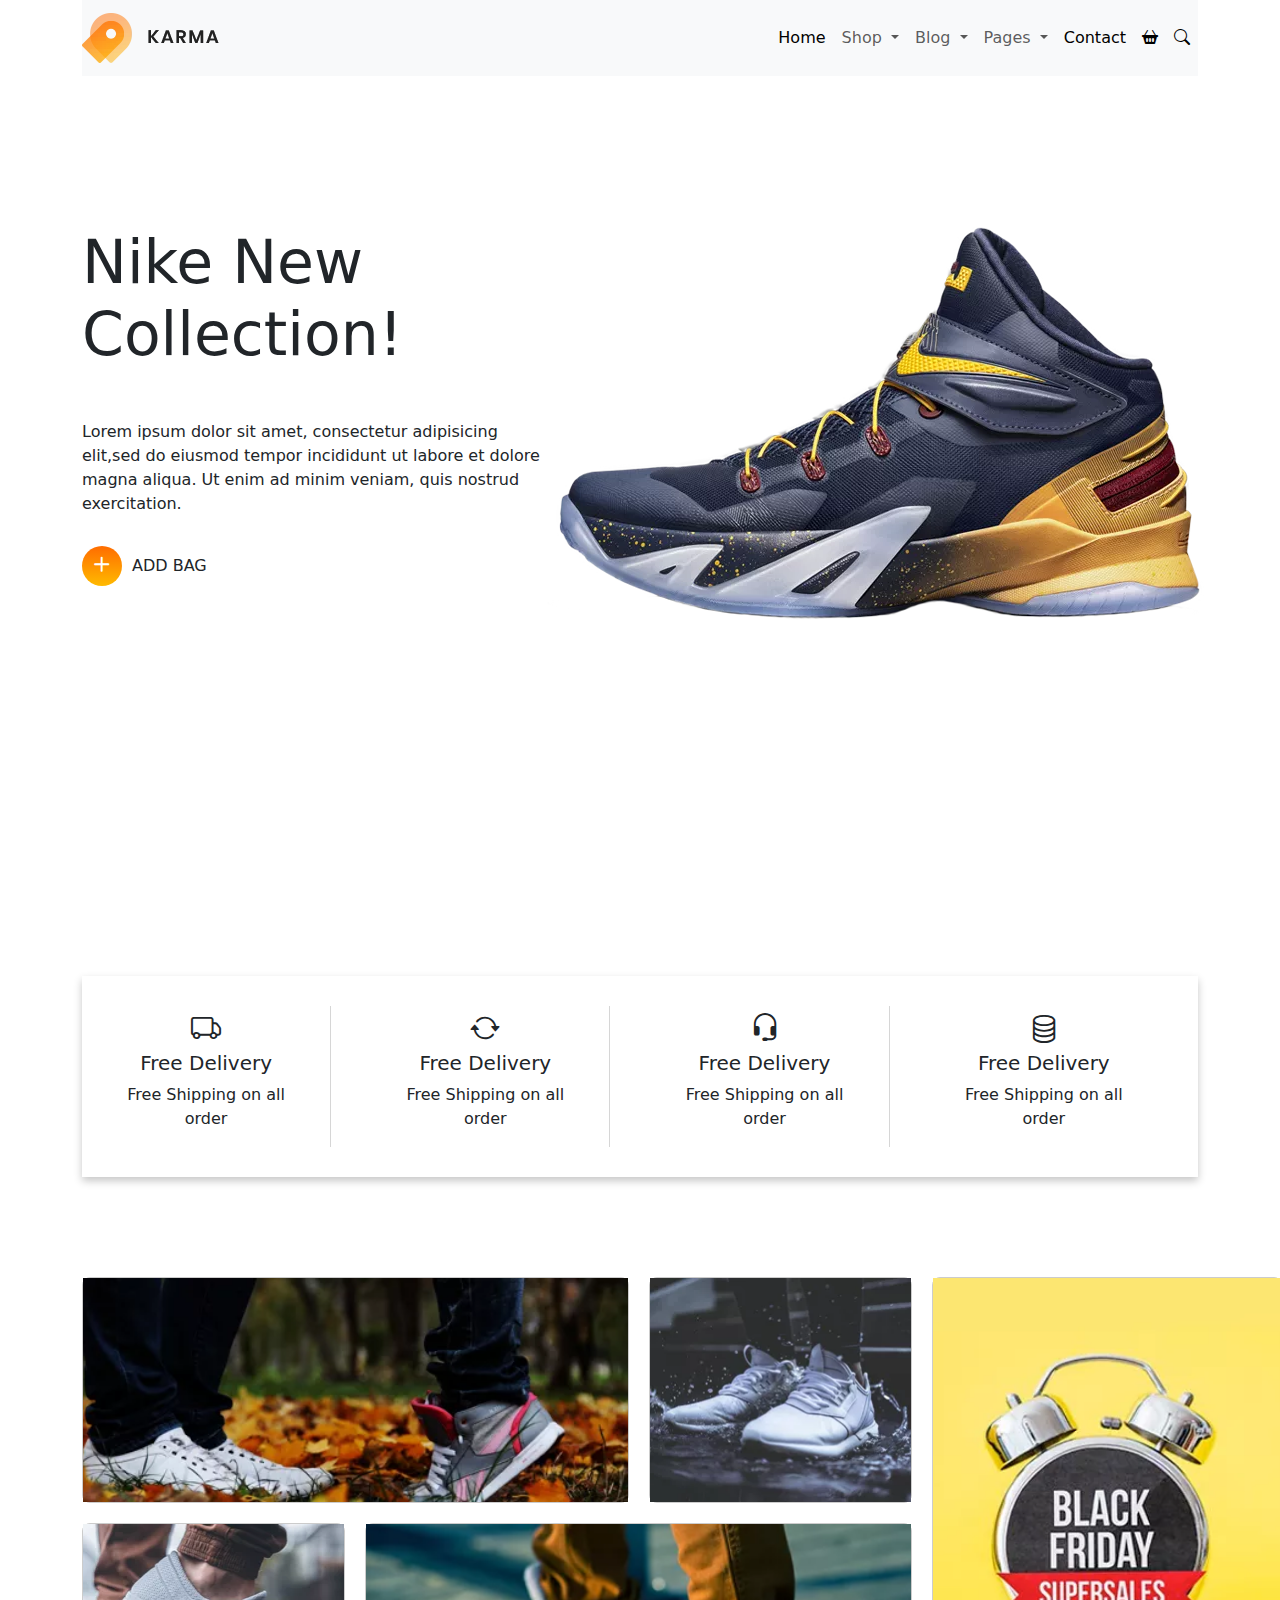
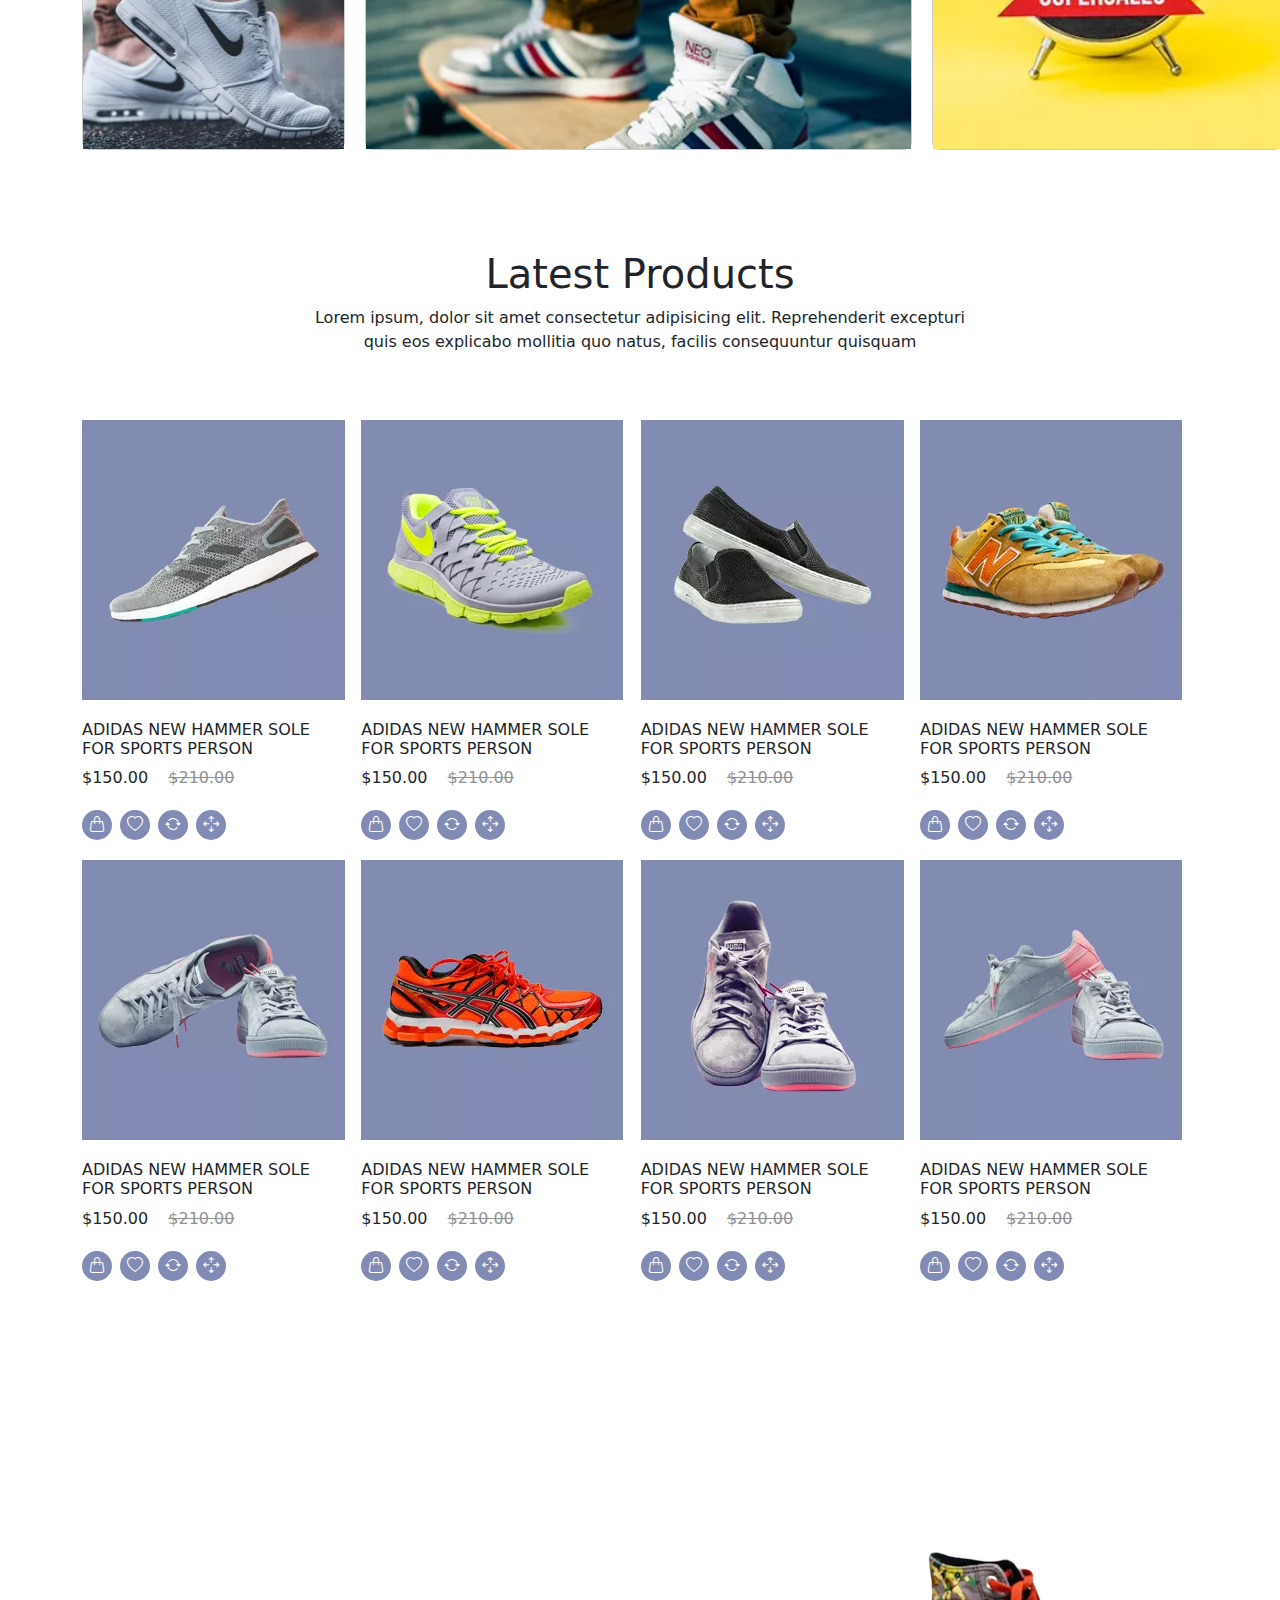
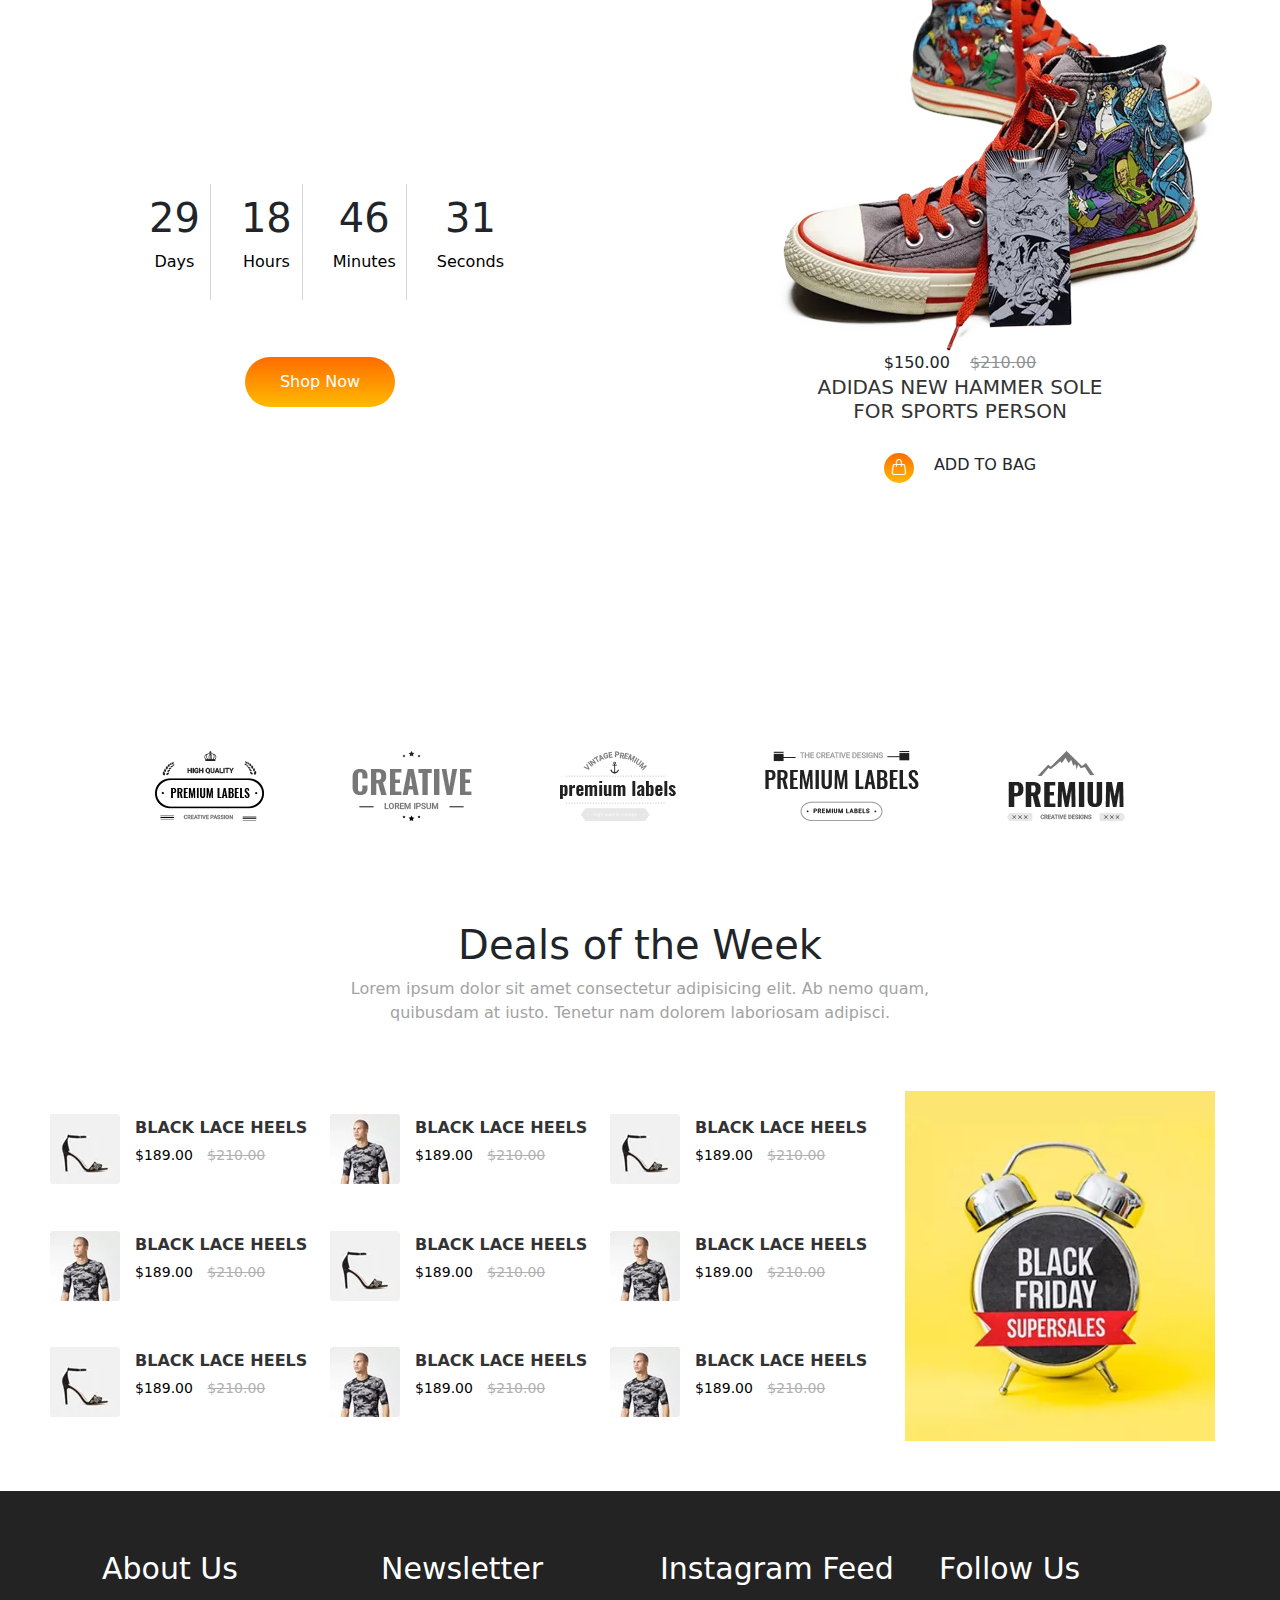
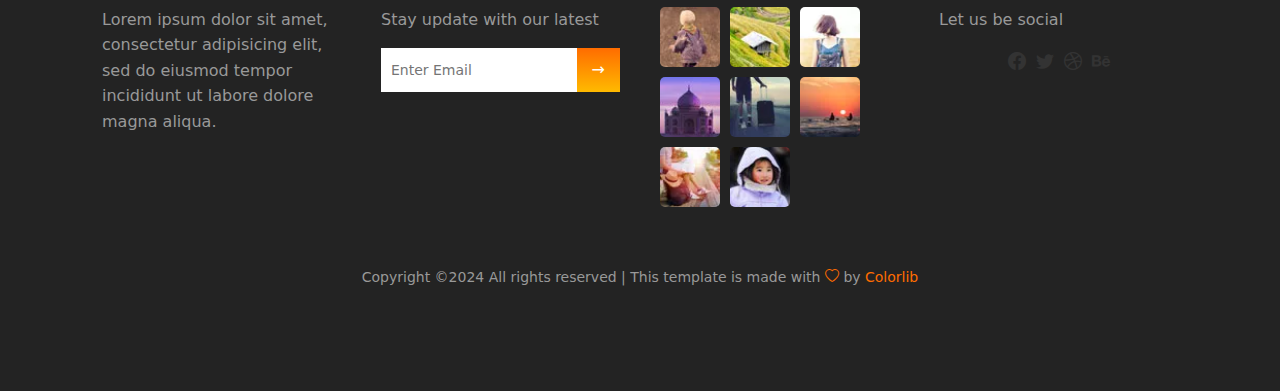
==== commit e0a79bc2: "BlogDetails" ====
--- a/index.html
+++ b/index.html
@@ -52,7 +52,7 @@
                                     </a>
                                     <ul class="dropdown-menu">
                                         <li><a class="dropdown-item" href="./blog.html">Blog</a></li>
-                                        <li><a class="dropdown-item" href="">Blog Details</a></li>
+                                        <li><a class="dropdown-item" href="./blogdetails.html">Blog Details</a></li>
                                     </ul>
                                 </li>
                                 <li class="nav-item dropdown">
--- a/assets/css/main.css
+++ b/assets/css/main.css
@@ -557,8 +557,33 @@
      object-fit: cover;
 }
 
-body {
-  height: 800vh;
+.container-blogdetails {
+  display: flex;
+}
+
+.views-blogdetails {
+  width: auto;
+  margin: 30px 20px 0 0;
+  text-align: end;
+}
+
+.blogdetails-text {
+  width: auto;
+  display: flex;
+  flex-direction: column;
+}
+
+.under-photo {
+  display: flex;
+}
+
+.blogdetails-photo img {
+  width: 730px;
+  height: 350px;
+}
+
+.mcse-boot {
+  margin-bottom: 50px;
 }
 
 .container-blog {
@@ -617,7 +642,6 @@
 .blogs-container {
   width: 70%;
   display: flex;
-  justify-content: space-between;
   flex-direction: column;
 }
 
@@ -665,19 +689,16 @@
 }
 
 .blog-right-side {
-  width: 30%;
-  display: flex;
-  align-items: center;
-  justify-content: center;
+  width: 50%;
+  display: flex;
 }
 
 .profile-card {
-  width: 300px;
+  width: 400px;
   background-color: #ffffff;
   padding: 20px;
   border-radius: 10px;
   text-align: center;
-  box-shadow: 0 4px 8px rgba(0, 0, 0, 0.1);
 }
 
 .search-bar {
@@ -702,7 +723,7 @@
   position: absolute;
   right: 15px;
   font-size: 18px;
-  color: #ffc107;
+  color: #ffbf00;
 }
 
 .profile-image img {
@@ -729,7 +750,7 @@
   display: flex;
   justify-content: center;
   gap: 10px;
-  margin-bottom: 15px;
+  margin-bottom: 20px;
 }
 
 .social-icons a {
@@ -742,6 +763,138 @@
   font-size: 14px;
   color: #555;
   line-height: 1.5;
+}
+
+.popular-posts {
+  width: 300px;
+  background-color: white;
+  overflow: hidden;
+  margin: 20px auto;
+}
+
+.popular-posts h2 {
+  background-color: #FFC107;
+  color: white;
+  text-align: center;
+  padding: 15px 0;
+  font-size: 18px;
+}
+
+.post {
+  display: flex;
+  padding: 10px;
+  border-bottom: 1px solid #e0e0e0;
+}
+
+.post:last-child {
+  border-bottom: none;
+}
+
+.post img {
+  width: 100px;
+  height: 60px;
+  -o-object-fit: cover;
+     object-fit: cover;
+  margin-right: 10px;
+}
+
+.post-info {
+  display: flex;
+  flex-direction: column;
+  justify-content: center;
+}
+
+.post-info h3 {
+  font-size: 16px;
+  color: #333;
+  margin-bottom: 5px;
+}
+
+.post-info p {
+  font-size: 12px;
+  color: #777;
+}
+
+.section-right-side {
+  padding: 20px;
+  border-bottom: 1px solid #e0e0e0;
+}
+
+.section-right-side h2 {
+  background-color: #FFC107;
+  color: white;
+  text-align: center;
+  padding: 10px 0;
+  font-size: 18px;
+  width: 300px;
+  margin: 0 auto;
+}
+
+.category-list {
+  list-style-type: none;
+  margin: 15px auto;
+}
+
+.category-list li {
+  display: flex;
+  justify-content: space-between;
+  padding: 8px 0;
+  color: #333;
+  font-size: 14px;
+  border-bottom: 1px dotted #ddd;
+}
+
+.newsletter-blog {
+  display: flex;
+  margin-top: 15px;
+}
+
+.newsletter-input {
+  flex: 1;
+  padding: 8px;
+  border: 1px solid #ddd;
+  font-size: 14px;
+}
+
+.newsletter-button {
+  padding: 8px 12px;
+  background-color: #FFC107;
+  color: white;
+  border: none;
+  font-size: 14px;
+  cursor: pointer;
+}
+
+.newsletter button:hover {
+  background-color: #e0a800;
+}
+
+.unsubscribe {
+  font-size: 12px;
+  color: #777;
+  text-align: center;
+  margin-top: 8px;
+}
+
+.tags {
+  display: flex;
+  flex-wrap: wrap;
+  gap: 8px;
+  margin-top: 10px;
+}
+
+.tags span {
+  background-color: #f1f1f1;
+  color: #333;
+  padding: 5px 10px;
+  font-size: 14px;
+  border-radius: 4px;
+}
+
+.pagination-blog {
+  display: flex;
+  justify-content: center;
+  margin-bottom: 50px;
 }
 
 .shop-cat-content h1 {
--- a/assets/css/main.css
+++ b/assets/css/main.css
@@ -557,8 +557,33 @@
      object-fit: cover;
 }
 
-body {
-  height: 800vh;
+.container-blogdetails {
+  display: flex;
+}
+
+.views-blogdetails {
+  width: auto;
+  margin: 30px 20px 0 0;
+  text-align: end;
+}
+
+.blogdetails-text {
+  width: auto;
+  display: flex;
+  flex-direction: column;
+}
+
+.under-photo {
+  display: flex;
+}
+
+.blogdetails-photo img {
+  width: 730px;
+  height: 350px;
+}
+
+.mcse-boot {
+  margin-bottom: 50px;
 }
 
 .container-blog {
@@ -617,7 +642,6 @@
 .blogs-container {
   width: 70%;
   display: flex;
-  justify-content: space-between;
   flex-direction: column;
 }
 
@@ -665,19 +689,16 @@
 }
 
 .blog-right-side {
-  width: 30%;
-  display: flex;
-  align-items: center;
-  justify-content: center;
+  width: 50%;
+  display: flex;
 }
 
 .profile-card {
-  width: 300px;
+  width: 400px;
   background-color: #ffffff;
   padding: 20px;
   border-radius: 10px;
   text-align: center;
-  box-shadow: 0 4px 8px rgba(0, 0, 0, 0.1);
 }
 
 .search-bar {
@@ -702,7 +723,7 @@
   position: absolute;
   right: 15px;
   font-size: 18px;
-  color: #ffc107;
+  color: #ffbf00;
 }
 
 .profile-image img {
@@ -729,7 +750,7 @@
   display: flex;
   justify-content: center;
   gap: 10px;
-  margin-bottom: 15px;
+  margin-bottom: 20px;
 }
 
 .social-icons a {
@@ -742,6 +763,138 @@
   font-size: 14px;
   color: #555;
   line-height: 1.5;
+}
+
+.popular-posts {
+  width: 300px;
+  background-color: white;
+  overflow: hidden;
+  margin: 20px auto;
+}
+
+.popular-posts h2 {
+  background-color: #FFC107;
+  color: white;
+  text-align: center;
+  padding: 15px 0;
+  font-size: 18px;
+}
+
+.post {
+  display: flex;
+  padding: 10px;
+  border-bottom: 1px solid #e0e0e0;
+}
+
+.post:last-child {
+  border-bottom: none;
+}
+
+.post img {
+  width: 100px;
+  height: 60px;
+  -o-object-fit: cover;
+     object-fit: cover;
+  margin-right: 10px;
+}
+
+.post-info {
+  display: flex;
+  flex-direction: column;
+  justify-content: center;
+}
+
+.post-info h3 {
+  font-size: 16px;
+  color: #333;
+  margin-bottom: 5px;
+}
+
+.post-info p {
+  font-size: 12px;
+  color: #777;
+}
+
+.section-right-side {
+  padding: 20px;
+  border-bottom: 1px solid #e0e0e0;
+}
+
+.section-right-side h2 {
+  background-color: #FFC107;
+  color: white;
+  text-align: center;
+  padding: 10px 0;
+  font-size: 18px;
+  width: 300px;
+  margin: 0 auto;
+}
+
+.category-list {
+  list-style-type: none;
+  margin: 15px auto;
+}
+
+.category-list li {
+  display: flex;
+  justify-content: space-between;
+  padding: 8px 0;
+  color: #333;
+  font-size: 14px;
+  border-bottom: 1px dotted #ddd;
+}
+
+.newsletter-blog {
+  display: flex;
+  margin-top: 15px;
+}
+
+.newsletter-input {
+  flex: 1;
+  padding: 8px;
+  border: 1px solid #ddd;
+  font-size: 14px;
+}
+
+.newsletter-button {
+  padding: 8px 12px;
+  background-color: #FFC107;
+  color: white;
+  border: none;
+  font-size: 14px;
+  cursor: pointer;
+}
+
+.newsletter button:hover {
+  background-color: #e0a800;
+}
+
+.unsubscribe {
+  font-size: 12px;
+  color: #777;
+  text-align: center;
+  margin-top: 8px;
+}
+
+.tags {
+  display: flex;
+  flex-wrap: wrap;
+  gap: 8px;
+  margin-top: 10px;
+}
+
+.tags span {
+  background-color: #f1f1f1;
+  color: #333;
+  padding: 5px 10px;
+  font-size: 14px;
+  border-radius: 4px;
+}
+
+.pagination-blog {
+  display: flex;
+  justify-content: center;
+  margin-bottom: 50px;
 }
 
 .shop-cat-content h1 {
